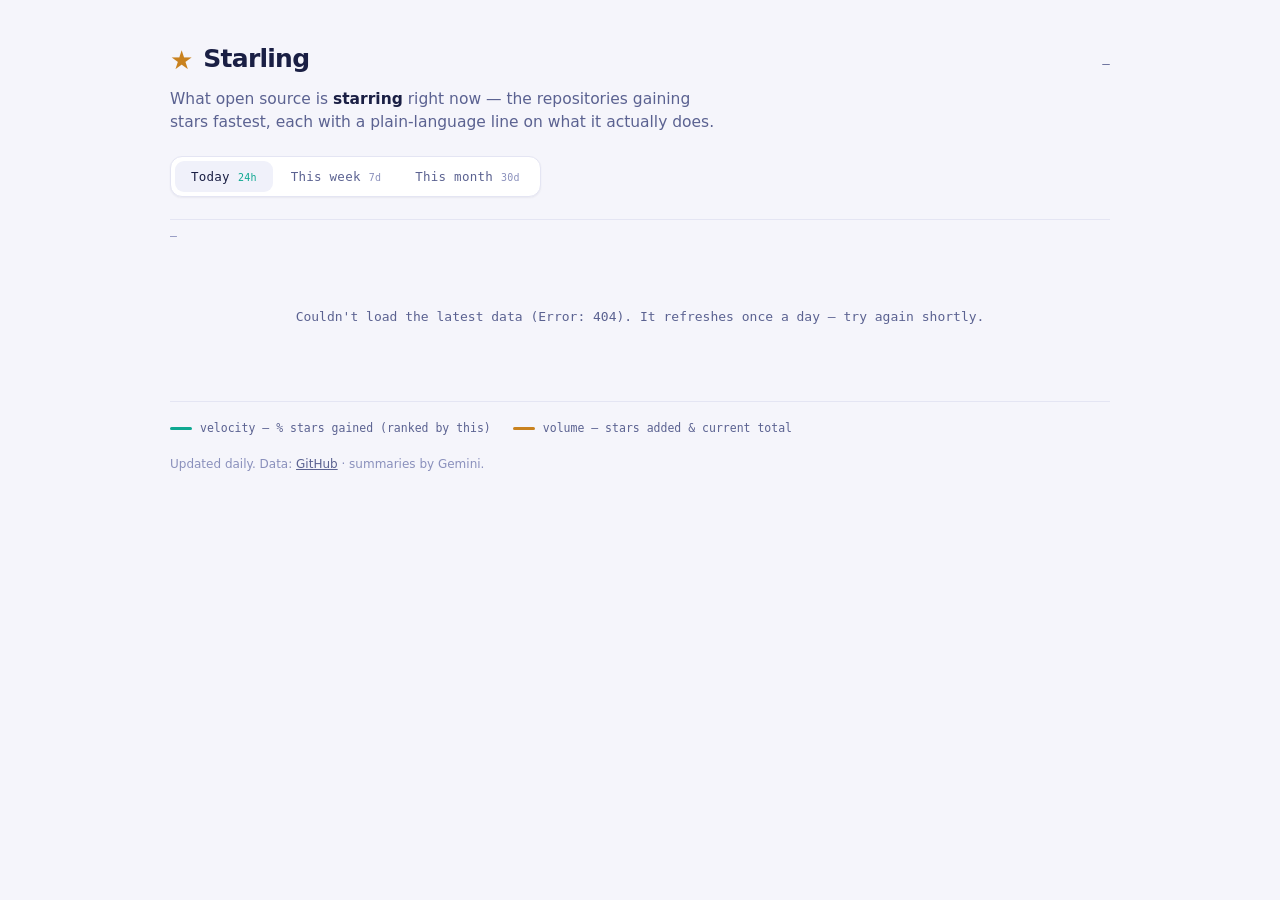
==== site/index.html @ 44ddec27 "Build the trending pipeline: ingest, summaries, site, and ops Add the remaining stages, the website," ====
<!doctype html>
<html lang="en">
<head>
<meta charset="utf-8">
<meta name="viewport" content="width=device-width, initial-scale=1">
<title>Starling — trending GitHub repositories</title>
<style>
  :root {
    --ink: #0E1230; --surface: #161B42; --surface-2: #1F2657; --line: #2B3266;
    --paper: #EDEFFF; --haze: #9BA2D0; --faint: #6B72A6;
    --star: #FFC24B; --signal: #4FE0C0; --hot: #FF7A5C;
    --mono: ui-monospace, "Cascadia Code", "SF Mono", "Segoe UI Mono", Consolas, monospace;
    --sans: system-ui, -apple-system, "Segoe UI", Roboto, Helvetica, Arial, sans-serif;
    --card-shadow: 0 1px 0 rgba(255,255,255,.03), 0 12px 30px -18px rgba(0,0,0,.7);
  }
  @media (prefers-color-scheme: light) {
    :root {
      --ink: #F5F5FB; --surface: #FFFFFF; --surface-2: #F0F1FA; --line: #E4E5F3;
      --paper: #1A1F44; --haze: #5B6291; --faint: #8A90BC;
      --star: #C9821F; --signal: #0FA891; --hot: #E15A3C;
      --card-shadow: 0 1px 2px rgba(26,31,68,.06), 0 14px 34px -22px rgba(26,31,68,.35);
    }
  }
  :root[data-theme="dark"] { color-scheme: dark;
    --ink:#0E1230;--surface:#161B42;--surface-2:#1F2657;--line:#2B3266;--paper:#EDEFFF;--haze:#9BA2D0;--faint:#6B72A6;--star:#FFC24B;--signal:#4FE0C0;--hot:#FF7A5C; }
  :root[data-theme="light"] { color-scheme: light;
    --ink:#F5F5FB;--surface:#FFFFFF;--surface-2:#F0F1FA;--line:#E4E5F3;--paper:#1A1F44;--haze:#5B6291;--faint:#8A90BC;--star:#C9821F;--signal:#0FA891;--hot:#E15A3C; }

  * { box-sizing: border-box; }
  body { margin:0; background:var(--ink); color:var(--paper); font-family:var(--sans); line-height:1.5; -webkit-font-smoothing:antialiased; }
  .wrap { max-width:980px; margin:0 auto; padding:0 20px 80px; }

  .top { display:flex; align-items:baseline; justify-content:space-between; gap:16px; flex-wrap:wrap; padding:40px 0 8px; }
  .mark { display:flex; align-items:center; gap:10px; }
  .mark .glyph { color:var(--star); font-size:26px; line-height:1; transform:translateY(1px); }
  .mark h1 { font-size:25px; margin:0; letter-spacing:-.03em; font-weight:800; }
  .date { font-family:var(--mono); font-size:12.5px; color:var(--haze); letter-spacing:.02em; }
  .thesis { margin:2px 0 22px; color:var(--haze); font-size:15.5px; max-width:60ch; text-wrap:balance; }
  .thesis b { color:var(--paper); font-weight:600; }

  .tabs { display:inline-flex; gap:2px; background:var(--surface); border:1px solid var(--line); border-radius:12px; padding:4px; position:sticky; top:12px; z-index:5; box-shadow:var(--card-shadow); }
  .tab { appearance:none; border:0; background:transparent; color:var(--haze); cursor:pointer; font-family:var(--mono); font-size:12.5px; letter-spacing:.02em; padding:8px 16px; border-radius:9px; display:flex; align-items:baseline; gap:8px; transition:background .18s,color .18s; }
  .tab .n { font-size:10px; color:var(--faint); }
  .tab[aria-selected="true"] { background:var(--surface-2); color:var(--paper); }
  .tab[aria-selected="true"] .n { color:var(--signal); }
  .tab:focus-visible { outline:2px solid var(--signal); outline-offset:2px; }
  .barline { height:1px; background:var(--line); margin:22px 0 8px; }
  .windowmeta { display:flex; justify-content:space-between; align-items:baseline; gap:12px; font-family:var(--mono); font-size:11.5px; color:var(--faint); margin-bottom:14px; letter-spacing:.02em; }

  .board { display:flex; flex-direction:column; gap:10px; }
  .row { display:grid; grid-template-columns:34px 42px 1fr auto; gap:16px; align-items:start; background:var(--surface); border:1px solid var(--line); border-radius:14px; padding:16px 18px; box-shadow:var(--card-shadow); transition:transform .18s,border-color .18s; }
  .row:hover { transform:translateY(-2px); border-color:color-mix(in srgb, var(--signal) 40%, var(--line)); }
  .row.lead { grid-template-columns:34px 52px 1fr auto; padding:22px 20px; border-color:color-mix(in srgb, var(--hot) 45%, var(--line)); background:linear-gradient(180deg, color-mix(in srgb, var(--hot) 7%, var(--surface)), var(--surface)); }

  .rank { font-family:var(--mono); font-size:15px; color:var(--faint); padding-top:4px; font-variant-numeric:tabular-nums; }
  .row.lead .rank { color:var(--hot); font-size:17px; }

  .avatar { position:relative; width:42px; height:42px; border-radius:11px; display:grid; place-items:center; overflow:hidden; font-family:var(--mono); font-weight:700; font-size:16px; color:var(--paper); background:var(--surface-2); border:1.5px solid var(--lang, var(--line)); }
  .row.lead .avatar { width:52px; height:52px; font-size:20px; }
  .avatar img { position:absolute; inset:0; width:100%; height:100%; object-fit:cover; }

  .meta { min-width:0; }
  .namerow { display:flex; align-items:baseline; gap:7px; flex-wrap:wrap; }
  .namerow a { text-decoration:none; }
  .owner { color:var(--haze); font-size:14.5px; } .slash { color:var(--faint); }
  .name { color:var(--paper); font-weight:700; font-size:16.5px; letter-spacing:-.01em; }
  .namerow a:hover .name { color:var(--signal); }
  .row.lead .name { font-size:19px; }
  .summary { color:var(--haze); font-size:13.7px; margin:7px 0 10px; max-width:62ch; }
  .summary.fallback { color:var(--faint); font-style:italic; }
  .chips { display:flex; align-items:center; gap:8px; flex-wrap:wrap; }
  .lang { display:inline-flex; align-items:center; gap:6px; font-family:var(--mono); font-size:11.5px; color:var(--haze); }
  .dot { width:9px; height:9px; border-radius:50%; background:var(--lang, var(--faint)); }
  .topic { font-family:var(--mono); font-size:10.5px; color:var(--faint); border:1px solid var(--line); border-radius:6px; padding:2px 7px; }

  .mom { display:grid; grid-template-columns:auto 120px; gap:4px 18px; align-items:center; justify-items:end; }
  .pct { grid-column:1; font-family:var(--mono); font-weight:700; font-size:24px; color:var(--signal); letter-spacing:-.02em; font-variant-numeric:tabular-nums; line-height:1; }
  .row.lead .pct { font-size:30px; }
  .spark { grid-column:2; grid-row:1 / span 2; }
  .substat { grid-column:1; display:flex; align-items:baseline; gap:12px; font-family:var(--mono); font-size:12px; font-variant-numeric:tabular-nums; }
  .stars { color:var(--star); } .stars .s { opacity:.85; }
  .gain { color:var(--star); opacity:.82; }
  .span { color:var(--faint); font-size:10.5px; }

  svg.trend { display:block; overflow:visible; }
  svg.trend path.area { opacity:.18; }
  svg.trend path.line { fill:none; stroke:var(--signal); stroke-width:2; stroke-linecap:round; stroke-linejoin:round; }
  svg.trend circle.end { fill:var(--signal); } svg.trend circle.halo { fill:var(--signal); opacity:.22; }

  .legend { display:flex; gap:22px; flex-wrap:wrap; margin-top:26px; padding-top:18px; border-top:1px solid var(--line); font-family:var(--mono); font-size:11.5px; color:var(--haze); }
  .legend .k { display:inline-flex; align-items:center; gap:8px; } .legend .sw { width:22px; height:3px; border-radius:2px; }
  .foot { margin-top:18px; color:var(--faint); font-size:12px; } .foot a { color:var(--haze); }
  .state { padding:48px 8px; text-align:center; color:var(--haze); font-family:var(--mono); font-size:13px; }

  @media (max-width:680px) {
    .row, .row.lead { grid-template-columns:26px 40px 1fr; }
    .mom { grid-column:1 / -1; grid-template-columns:1fr auto; justify-items:start; margin-top:10px; padding-top:10px; border-top:1px dashed var(--line); }
    .pct { grid-column:1; } .spark { grid-column:2; grid-row:1 / span 2; } .substat { grid-column:1; }
  }
  .row { opacity:0; transform:translateY(8px); }
  .row.in { opacity:1; transform:translateY(0); transition:opacity .4s ease, transform .4s ease; }
  .row:hover.in { transform:translateY(-2px); }
  svg.trend path.line { stroke-dasharray:var(--len); stroke-dashoffset:var(--len); }
  .row.in svg.trend path.line { animation:draw .9s ease forwards; }
  @keyframes draw { to { stroke-dashoffset:0; } }
  @media (prefers-reduced-motion:reduce) {
    .row, .row.in { opacity:1; transform:none; transition:none; }
    svg.trend path.line { stroke-dashoffset:0; animation:none; }
  }
</style>
</head>
<body>
<div class="wrap">
  <header>
    <div class="top">
      <div class="mark"><span class="glyph">★</span><h1>Starling</h1></div>
      <div class="date" id="date">—</div>
    </div>
    <p class="thesis">What open source is <b>starring</b> right now — the repositories gaining stars fastest, each with a plain-language line on what it actually does.</p>
    <div class="tabs" role="tablist" aria-label="Trend window">
      <button class="tab" role="tab" aria-selected="true"  data-win="day">Today <span class="n">24h</span></button>
      <button class="tab" role="tab" aria-selected="false" data-win="week">This week <span class="n">7d</span></button>
      <button class="tab" role="tab" aria-selected="false" data-win="month">This month <span class="n">30d</span></button>
    </div>
    <div class="barline"></div>
    <div class="windowmeta"><span id="wlabel">—</span><span id="wcount"></span></div>
  </header>
  <main class="board" id="board" aria-live="polite"><div class="state">Loading trending repositories…</div></main>
  <div class="legend">
    <span class="k"><span class="sw" style="background:var(--signal)"></span> velocity — % stars gained (ranked by this)</span>
    <span class="k"><span class="sw" style="background:var(--star)"></span> volume — stars added &amp; current total</span>
  </div>
  <p class="foot" id="foot">Updated daily. Data: <a id="ghlink" href="https://github.com" rel="noopener">GitHub</a> · summaries by Gemini.</p>
</div>

<script>
  const LANG = { Rust:"#dea584", TypeScript:"#3178c6", Go:"#00ADD8", Python:"#3572A5", JavaScript:"#f1e05a",
    Zig:"#ec915c", C:"#8a8a8a", "C++":"#f34b7d", "C#":"#178600", CSS:"#563d7c", Shell:"#89e051",
    Swift:"#F05138", Java:"#b07219", Ruby:"#701516", Kotlin:"#A97BFF", HTML:"#e34c26" };
  const WLABEL = { day:"vs. yesterday", week:"vs. 7 days ago", month:"vs. 30 days ago" };
  const board = document.getElementById("board");
  let DATA = null, current = "day";

  const fmt = n => n.toLocaleString("en-US");
  const initials = (o,n) => (n[0]+(n[1]||"")).toUpperCase();

  function sparkSVG(pts){
    if (!pts || pts.length < 2) return `<span class="span">new</span>`;
    const W=120,H=36,pad=3, max=Math.max(...pts), min=Math.min(...pts), rng=(max-min)||1;
    const x=i=>pad+(i/(pts.length-1))*(W-2*pad), y=v=>H-pad-((v-min)/rng)*(H-2*pad);
    let d="M"+x(0)+" "+y(pts[0]); for(let i=1;i<pts.length;i++) d+=" L"+x(i)+" "+y(pts[i]);
    const area=d+` L${x(pts.length-1)} ${H} L${x(0)} ${H} Z`, len=Math.round((W-2*pad)*1.25);
    const ex=x(pts.length-1), ey=y(pts[pts.length-1]);
    return `<svg class="trend" width="${W}" height="${H}" viewBox="0 0 ${W} ${H}" style="--len:${len}" aria-hidden="true">
      <path class="area" d="${area}" fill="var(--signal)"></path><path class="line" d="${d}"></path>
      <circle class="halo" cx="${ex}" cy="${ey}" r="4.5"></circle><circle class="end" cx="${ex}" cy="${ey}" r="2.4"></circle></svg>`;
  }
  const esc = s => (s||"").replace(/[&<>"]/g, c => ({"&":"&amp;","<":"&lt;",">":"&gt;",'"':"&quot;"}[c]));

  function render(win){
    const w = DATA.windows[win];
    document.getElementById("wlabel").textContent = WLABEL[win];
    document.getElementById("wcount").textContent = w.count ? `top ${w.count} · since ${w.boundary_date}` : "";
    board.innerHTML = "";
    if (!w.repos.length){ board.innerHTML = `<div class="state">No repositories cleared the ${win} threshold today — check back tomorrow.</div>`; return; }
    w.repos.forEach((r, idx) => {
      const lc = LANG[r.language] || "var(--faint)";
      const el = document.createElement("article");
      el.className = "row" + (idx===0 ? " lead":"");
      el.style.setProperty("--lang", lc);
      const topics = (r.topics||[]).slice(0,3).map(t=>`<span class="topic">${esc(t)}</span>`).join("");
      const spanNote = r.elapsed_days>1 ? `<span class="span">${r.elapsed_days}d span</span>` : "";
      const body = r.summary ? `<p class="summary">${esc(r.summary)}</p>`
                             : `<p class="summary fallback">${esc(r.description) || "Summary pending."}</p>`;
      el.innerHTML = `
        <div class="rank">${String(idx+1).padStart(2,"0")}</div>
        <div class="avatar"><img src="${esc(r.avatar_url)}" alt="" loading="lazy" onerror="this.remove()"><span>${esc(initials(r.owner,r.name))}</span></div>
        <div class="meta">
          <div class="namerow"><a href="${esc(r.html_url)}" rel="noopener"><span class="owner">${esc(r.owner)}</span><span class="slash">/</span><span class="name">${esc(r.name)}</span></a></div>
          ${body}
          <div class="chips"><span class="lang"><span class="dot"></span>${esc(r.language)||"—"}</span>${topics}</div>
        </div>
        <div class="mom">
          <div class="pct">+${(r.pct_gain*100).toFixed(r.pct_gain<0.1?1:0)}%</div>
          ${sparkSVG(r.spark)}
          <div class="substat"><span class="gain">+${fmt(r.abs_gain)}</span><span class="stars"><span class="s">★</span> ${fmt(r.stars)}</span>${spanNote}</div>
        </div>`;
      board.appendChild(el);
      requestAnimationFrame(()=> setTimeout(()=> el.classList.add("in"), Math.min(idx,20)*45));
    });
  }

  document.querySelectorAll(".tab").forEach(t => t.addEventListener("click", () => {
    if (t.dataset.win===current || !DATA) return;
    document.querySelectorAll(".tab").forEach(x => x.setAttribute("aria-selected", x===t));
    current = t.dataset.win; render(current);
  }));

  fetch("./data/latest.json", {cache:"no-cache"}).then(r => {
    if (!r.ok) throw new Error(r.status);
    return r.json();
  }).then(d => {
    DATA = d;
    const gen = new Date(d.generated_at);
    document.getElementById("date").textContent = gen.toLocaleDateString("en-US",{weekday:"long",year:"numeric",month:"long",day:"numeric"});
    render(current);
  }).catch(err => {
    board.innerHTML = `<div class="state">Couldn't load the latest data (${esc(String(err))}). It refreshes once a day — try again shortly.</div>`;
  });
</script>
</body>
</html>
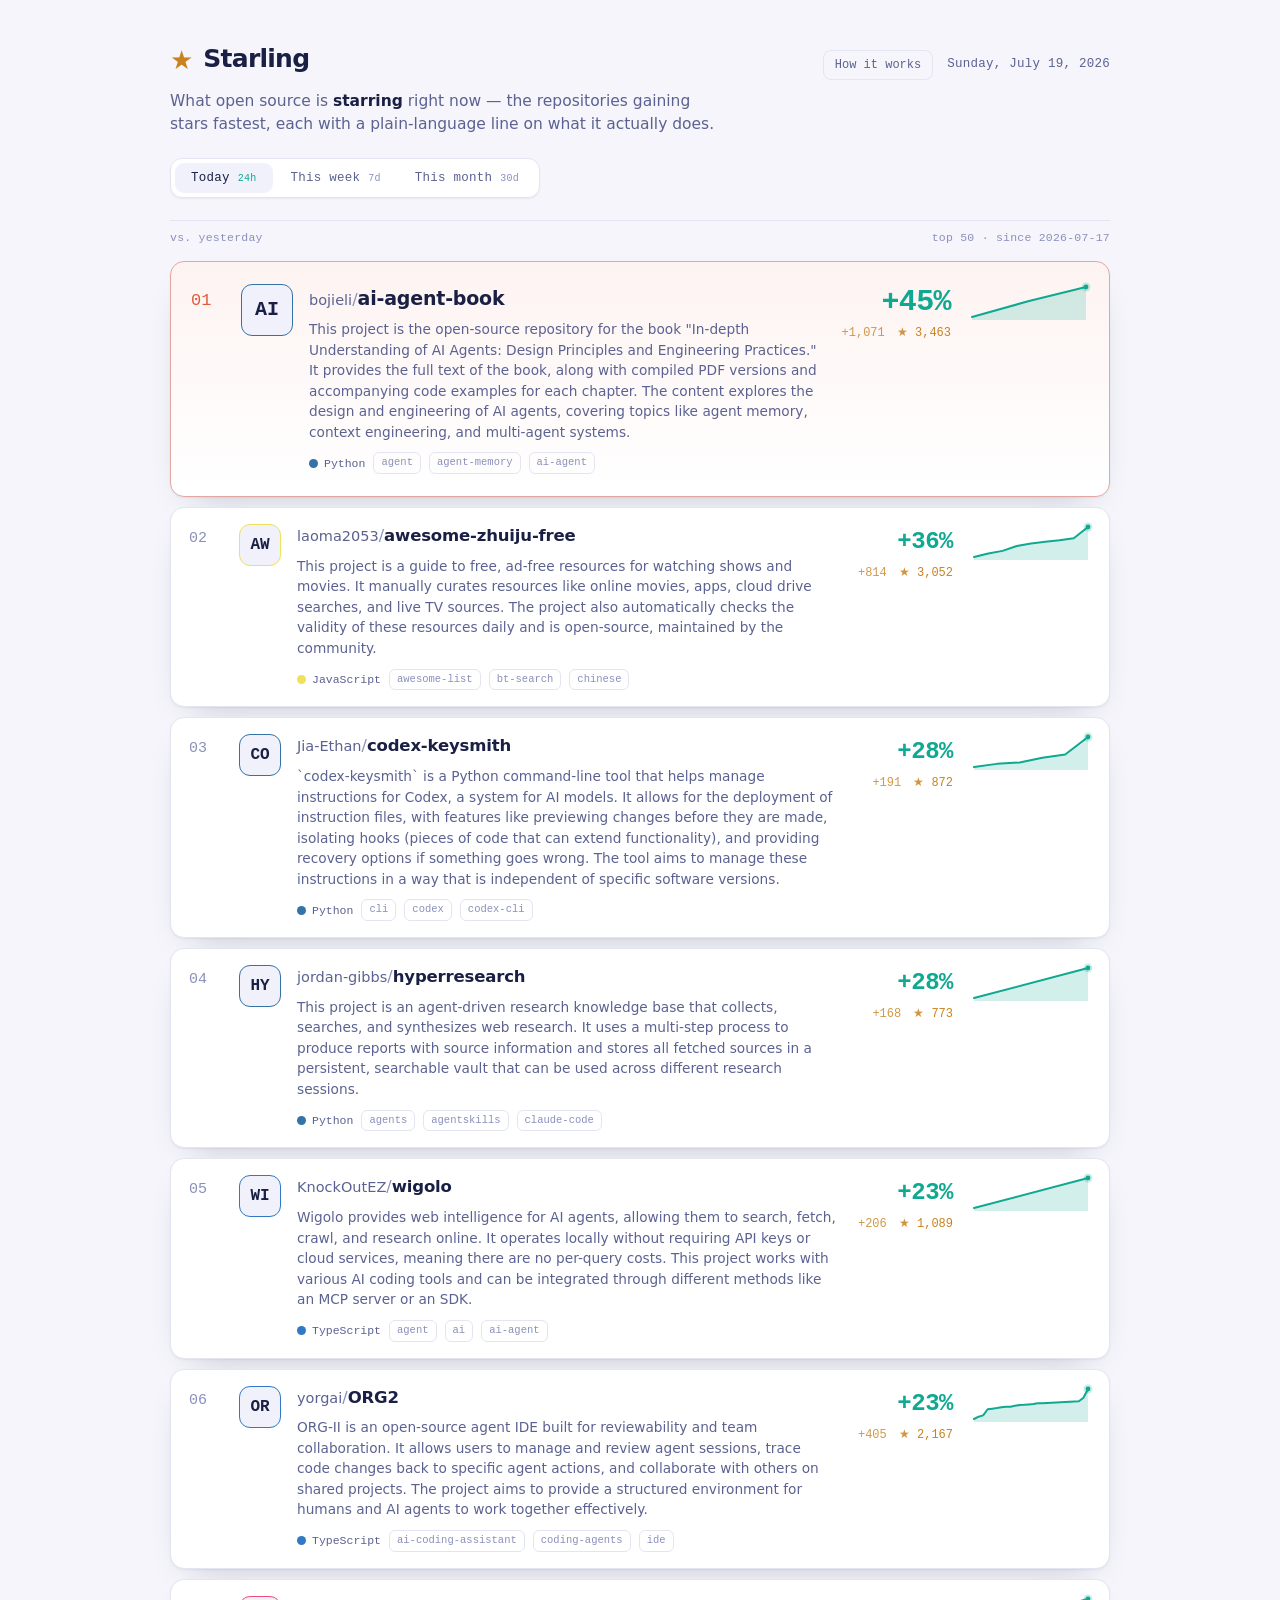
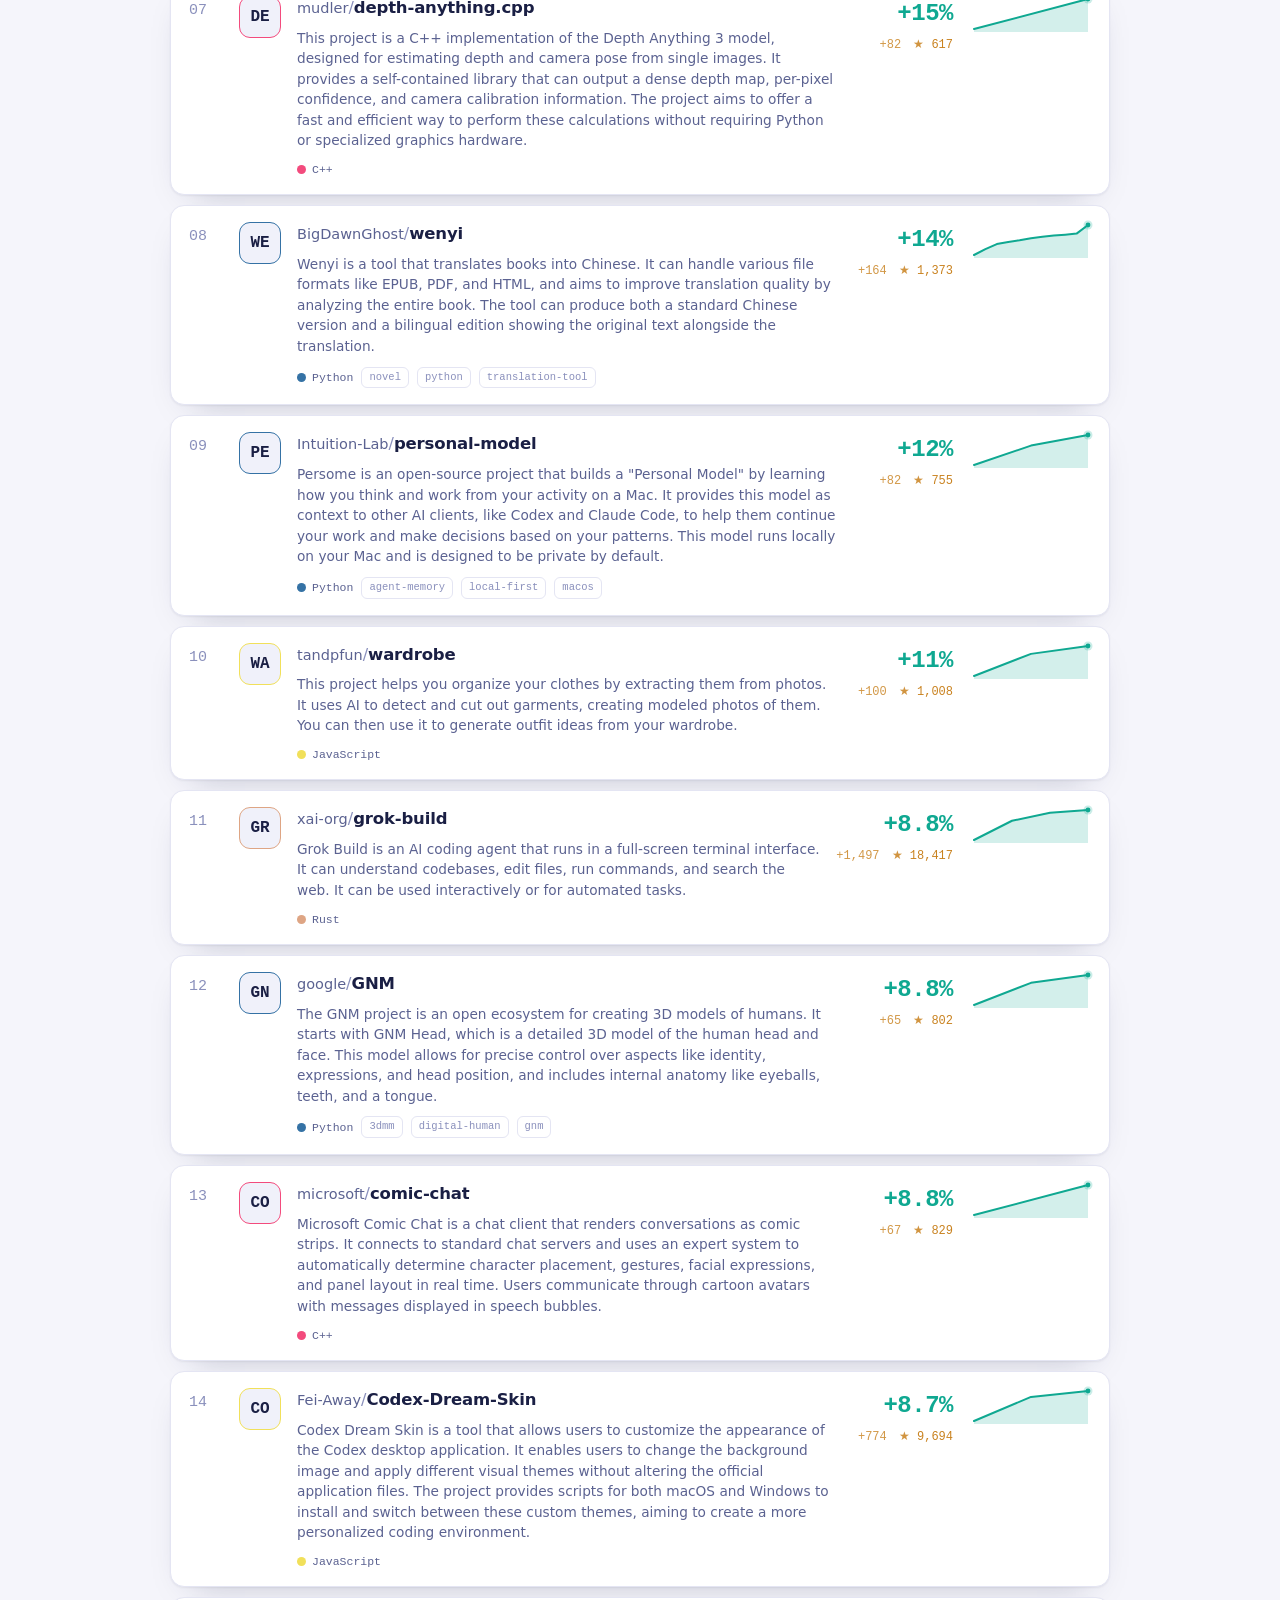
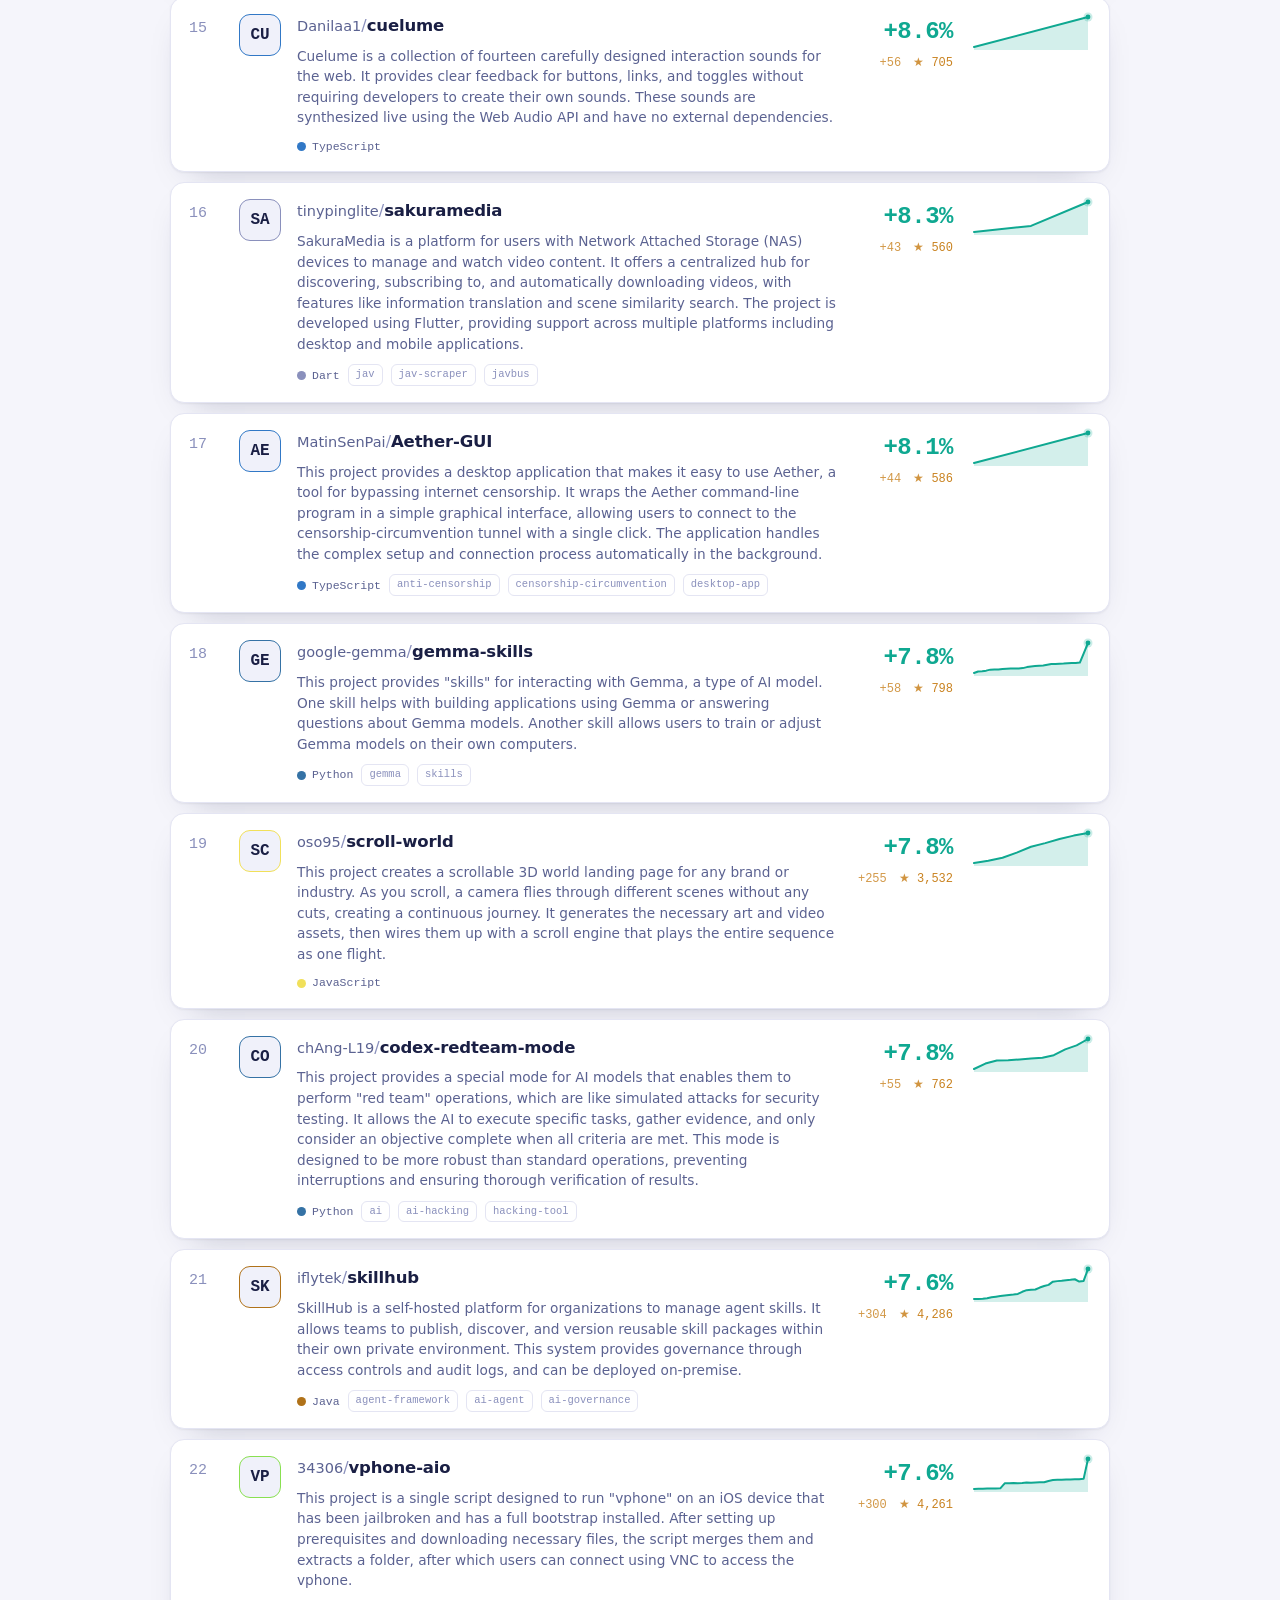
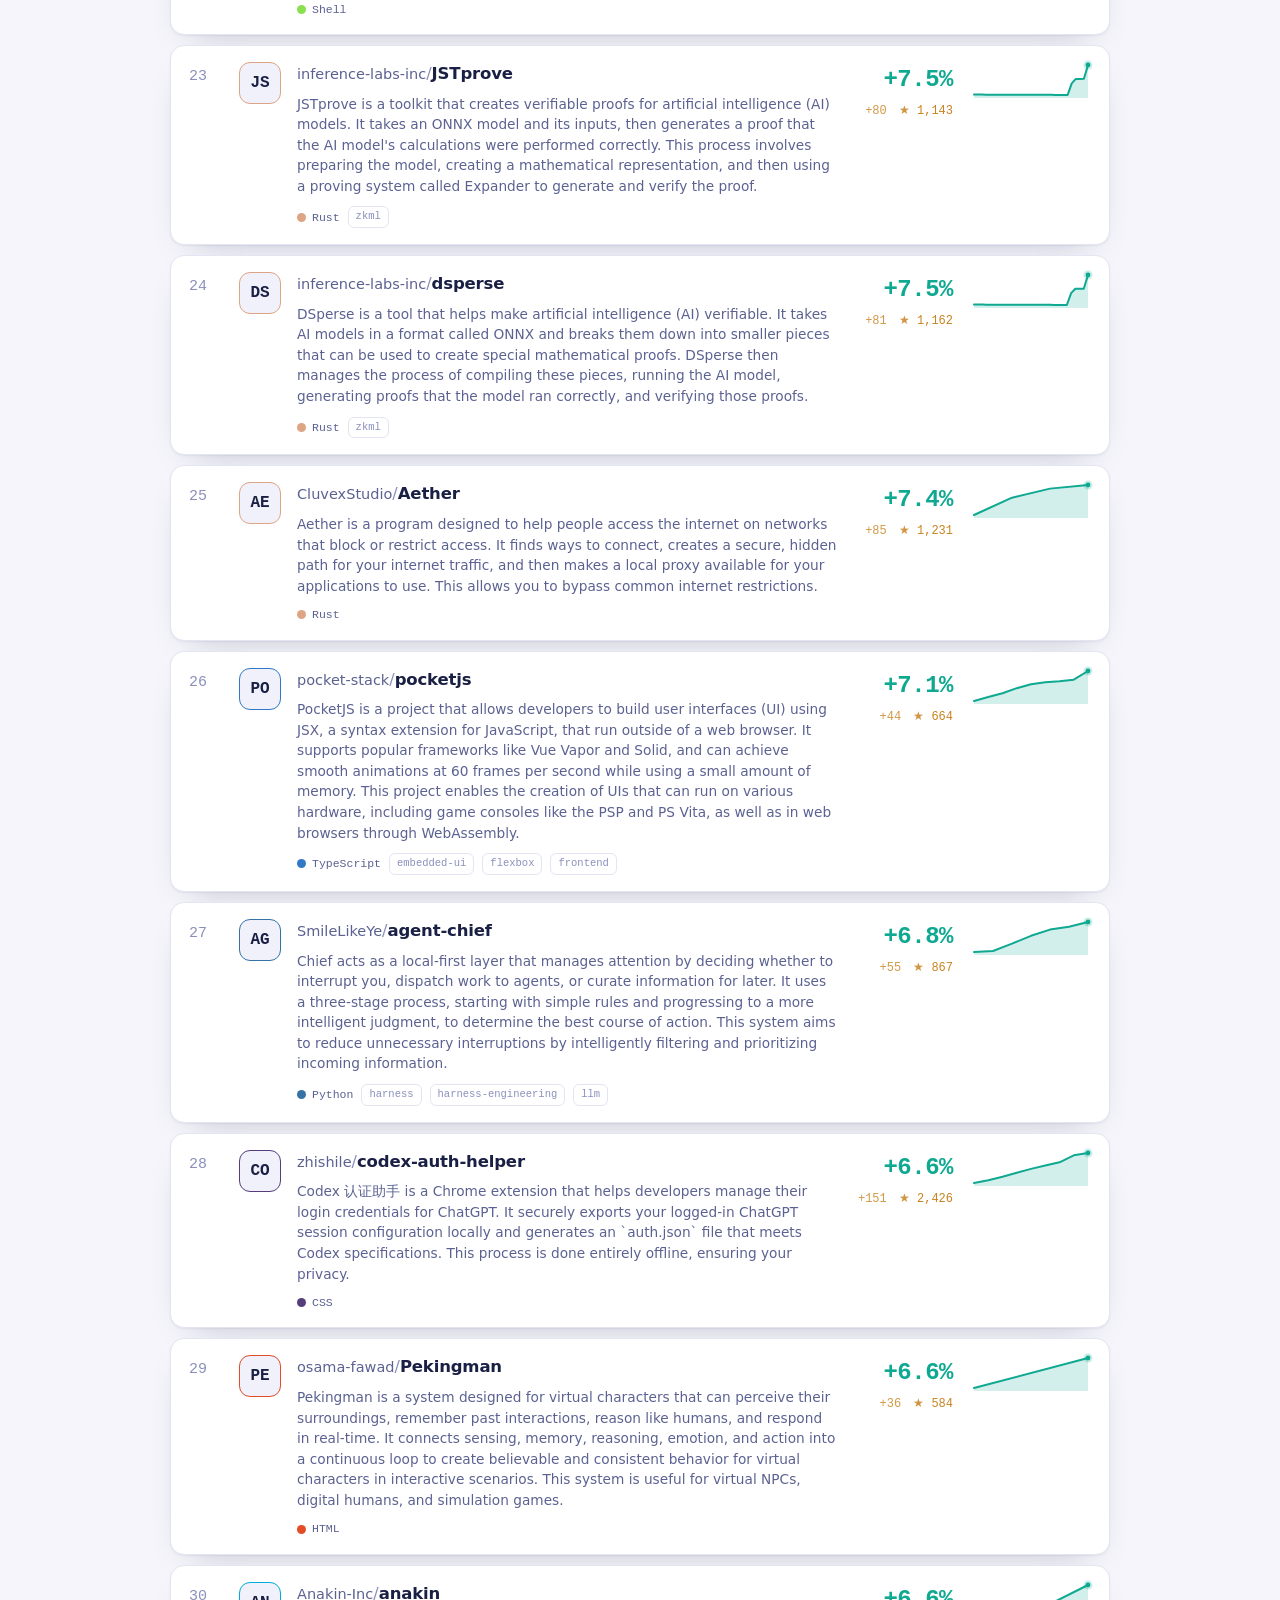
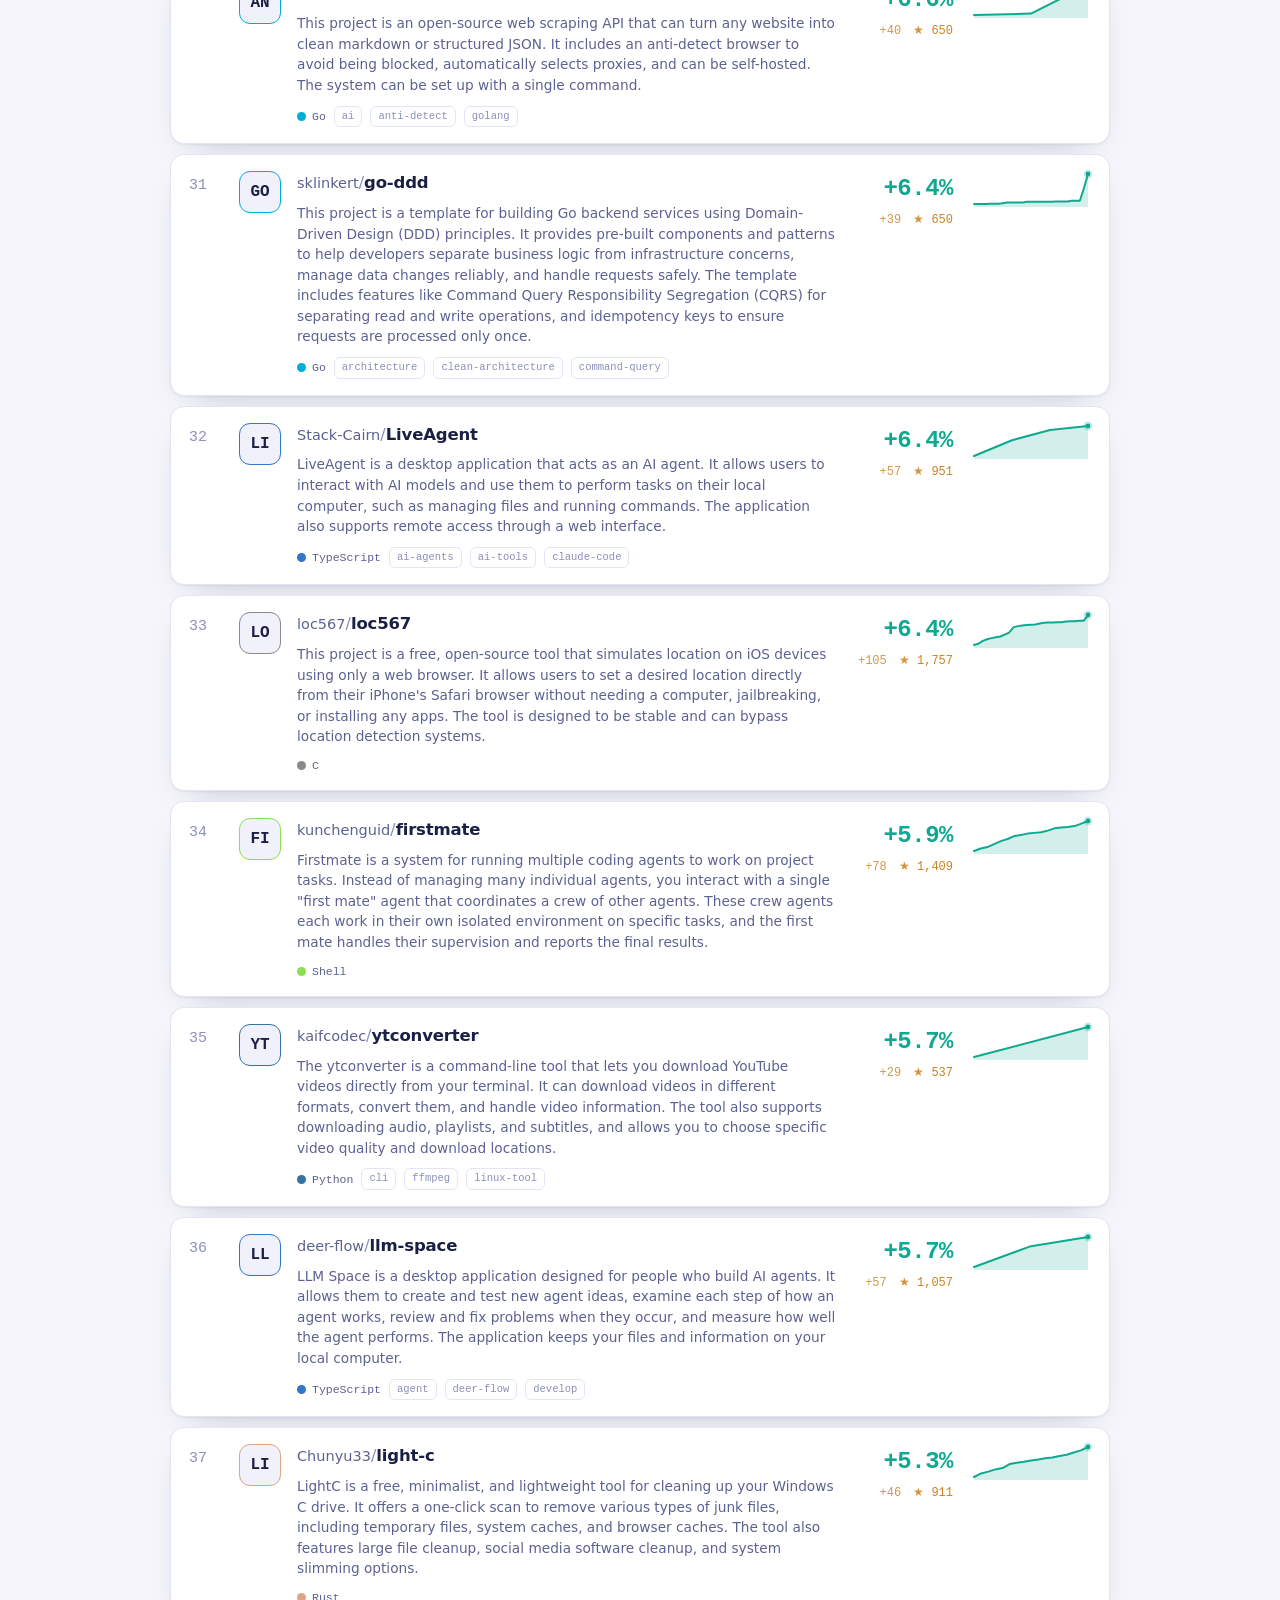
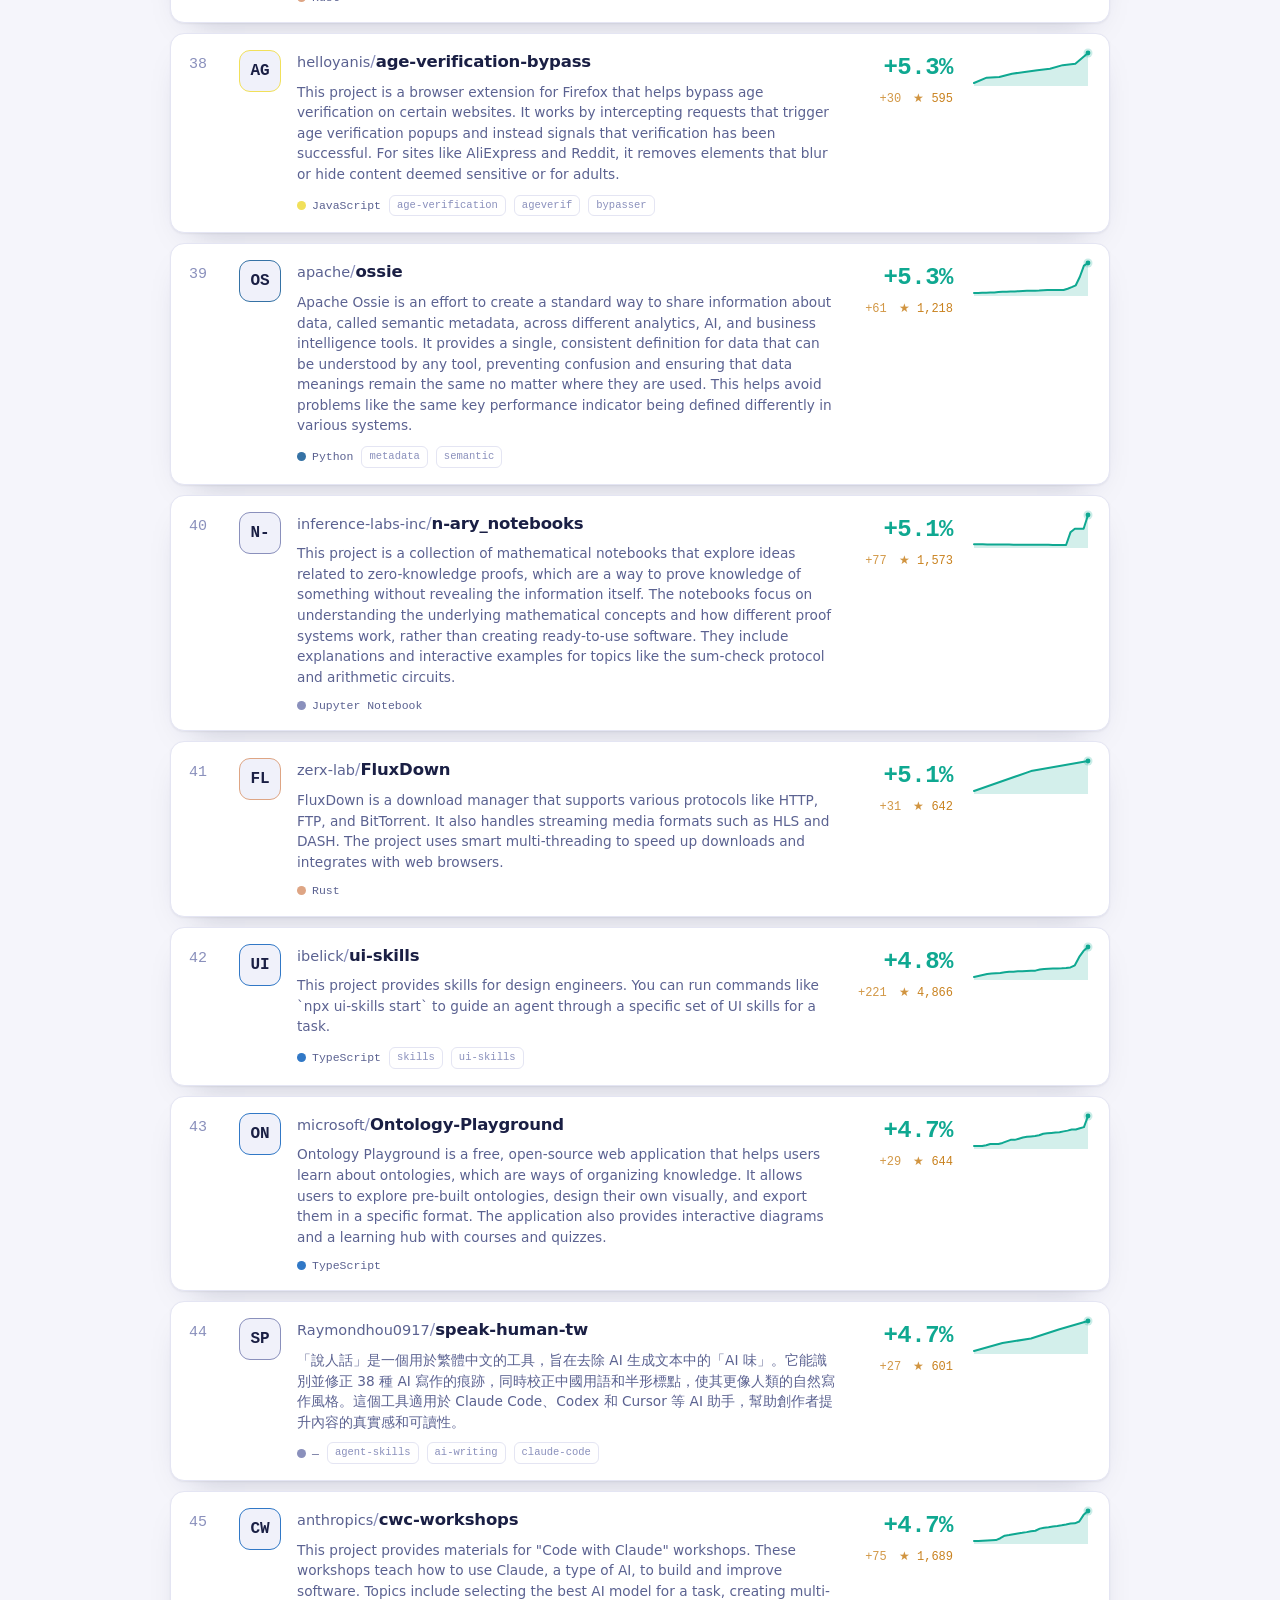
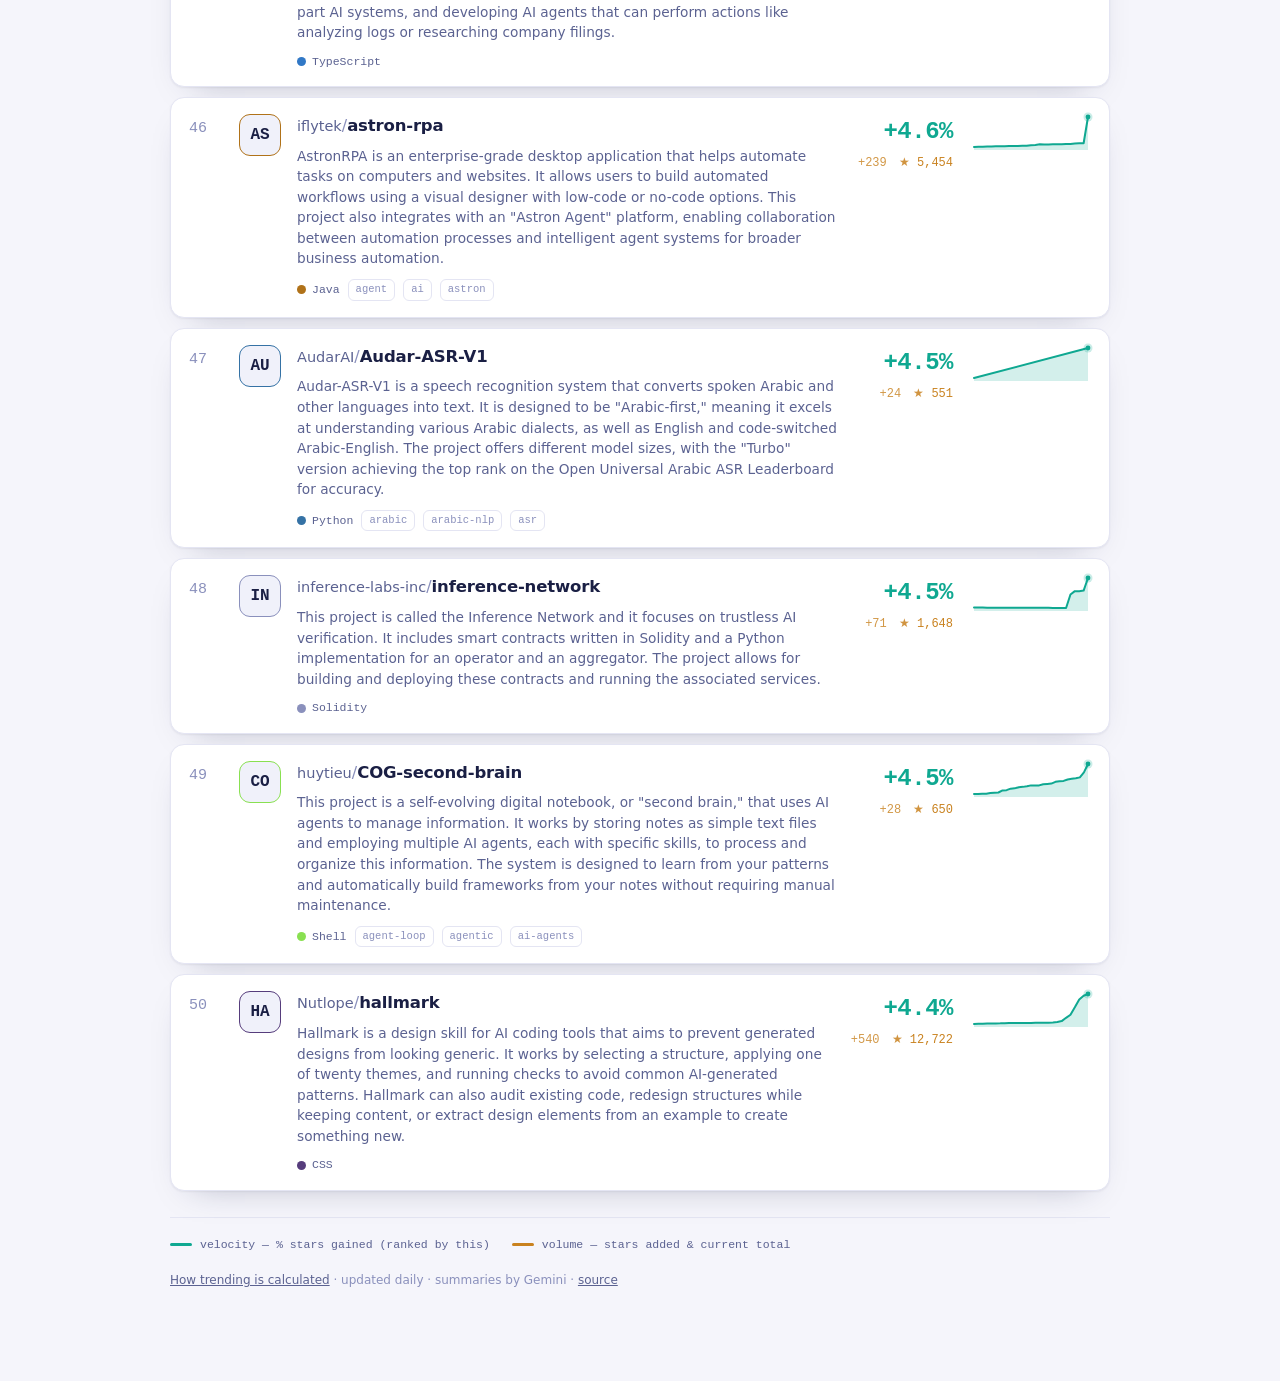
==== commit 916364ae: "Add an About page explaining the trending math - site/about.html: full walkthrough of the trending c" ====
--- a/site/index.html
+++ b/site/index.html
@@ -35,6 +35,9 @@
   .mark .glyph { color:var(--star); font-size:26px; line-height:1; transform:translateY(1px); }
   .mark h1 { font-size:25px; margin:0; letter-spacing:-.03em; font-weight:800; }
   .date { font-family:var(--mono); font-size:12.5px; color:var(--haze); letter-spacing:.02em; }
+  .topright { display:flex; align-items:center; gap:14px; }
+  .about { font-family:var(--mono); font-size:12px; color:var(--haze); text-decoration:none; padding:5px 11px; border:1px solid var(--line); border-radius:8px; white-space:nowrap; }
+  .about:hover { color:var(--signal); border-color:color-mix(in srgb, var(--signal) 40%, var(--line)); }
   .thesis { margin:2px 0 22px; color:var(--haze); font-size:15.5px; max-width:60ch; text-wrap:balance; }
   .thesis b { color:var(--paper); font-weight:600; }
 
@@ -114,7 +117,7 @@
   <header>
     <div class="top">
       <div class="mark"><span class="glyph">★</span><h1>Starling</h1></div>
-      <div class="date" id="date">—</div>
+      <div class="topright"><a class="about" href="about.html">How it works</a><span class="date" id="date">—</span></div>
     </div>
     <p class="thesis">What open source is <b>starring</b> right now — the repositories gaining stars fastest, each with a plain-language line on what it actually does.</p>
     <div class="tabs" role="tablist" aria-label="Trend window">
@@ -130,7 +133,7 @@
     <span class="k"><span class="sw" style="background:var(--signal)"></span> velocity — % stars gained (ranked by this)</span>
     <span class="k"><span class="sw" style="background:var(--star)"></span> volume — stars added &amp; current total</span>
   </div>
-  <p class="foot" id="foot">Updated daily. Data: <a id="ghlink" href="https://github.com" rel="noopener">GitHub</a> · summaries by Gemini.</p>
+  <p class="foot" id="foot"><a href="about.html">How trending is calculated</a> · updated daily · summaries by Gemini · <a href="https://github.com/AndrewGodlewsky/Github-Trending" rel="noopener">source</a></p>
 </div>
 
 <script>
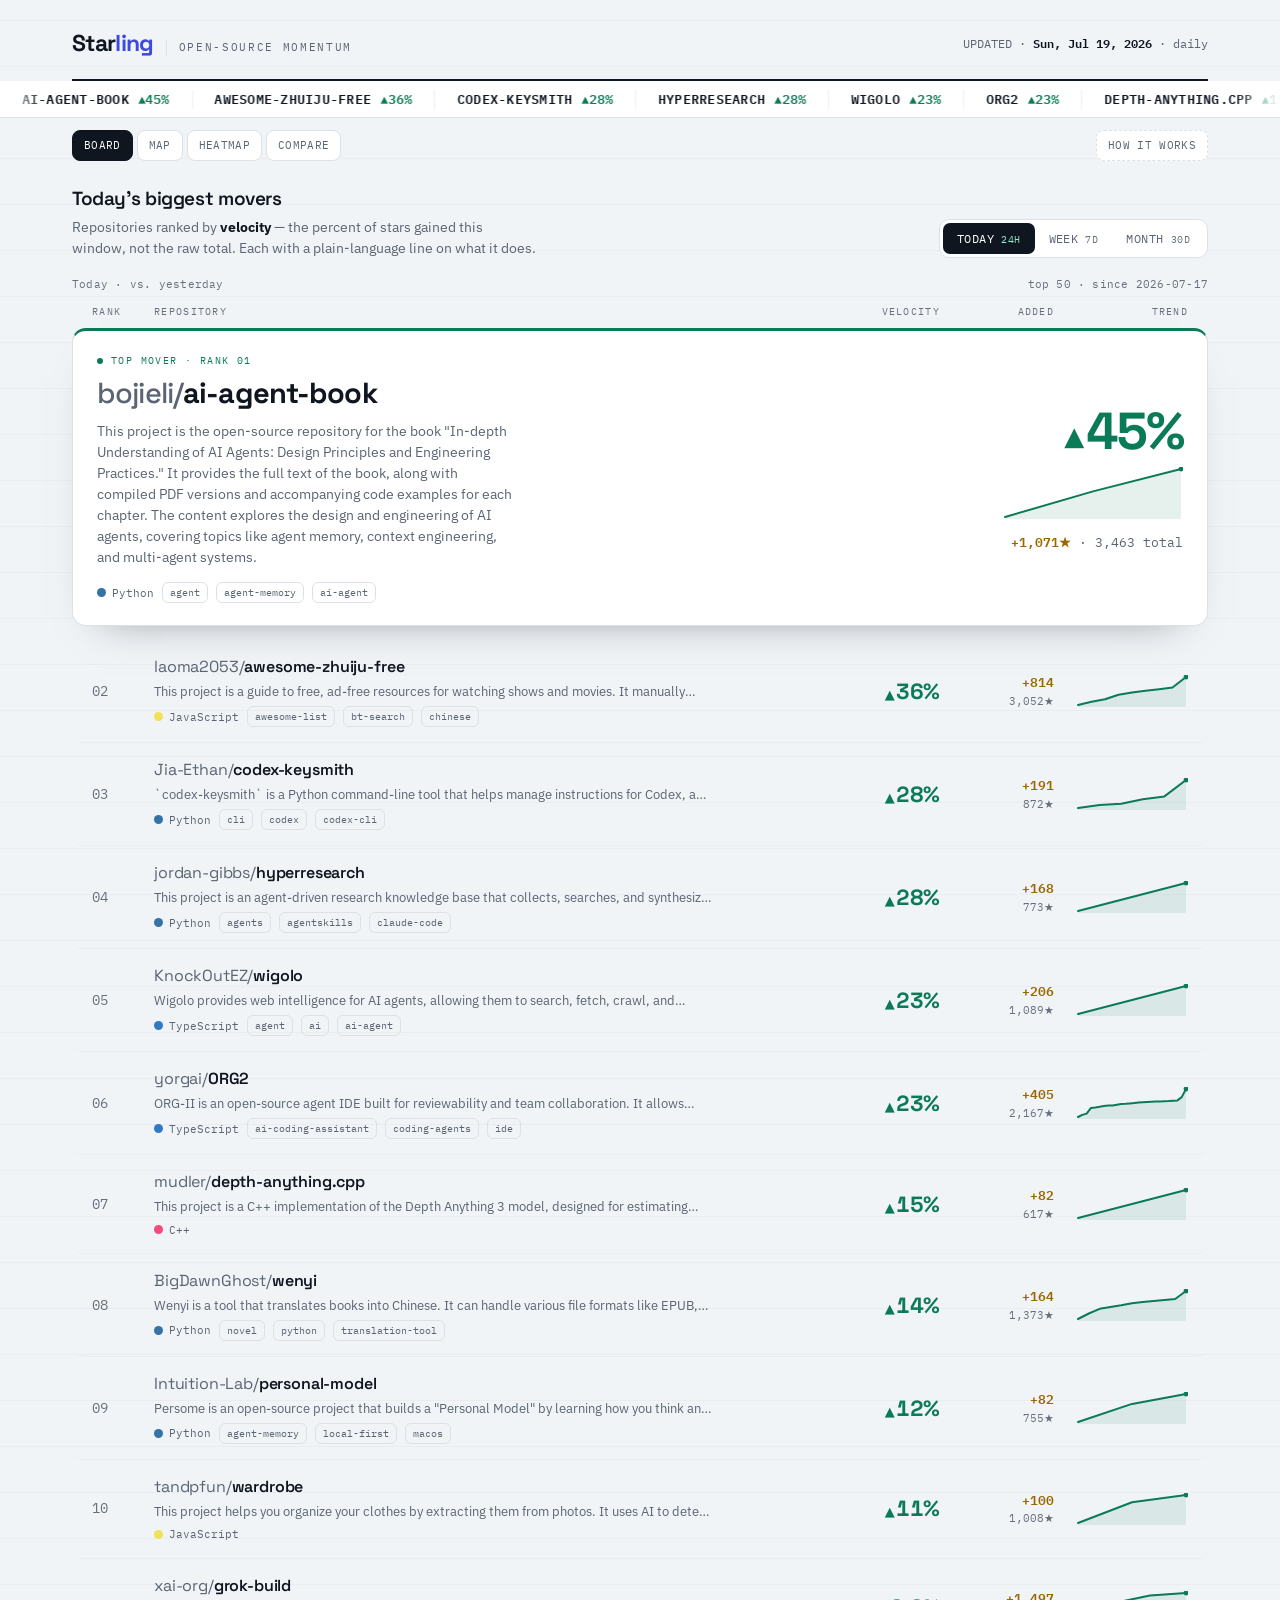
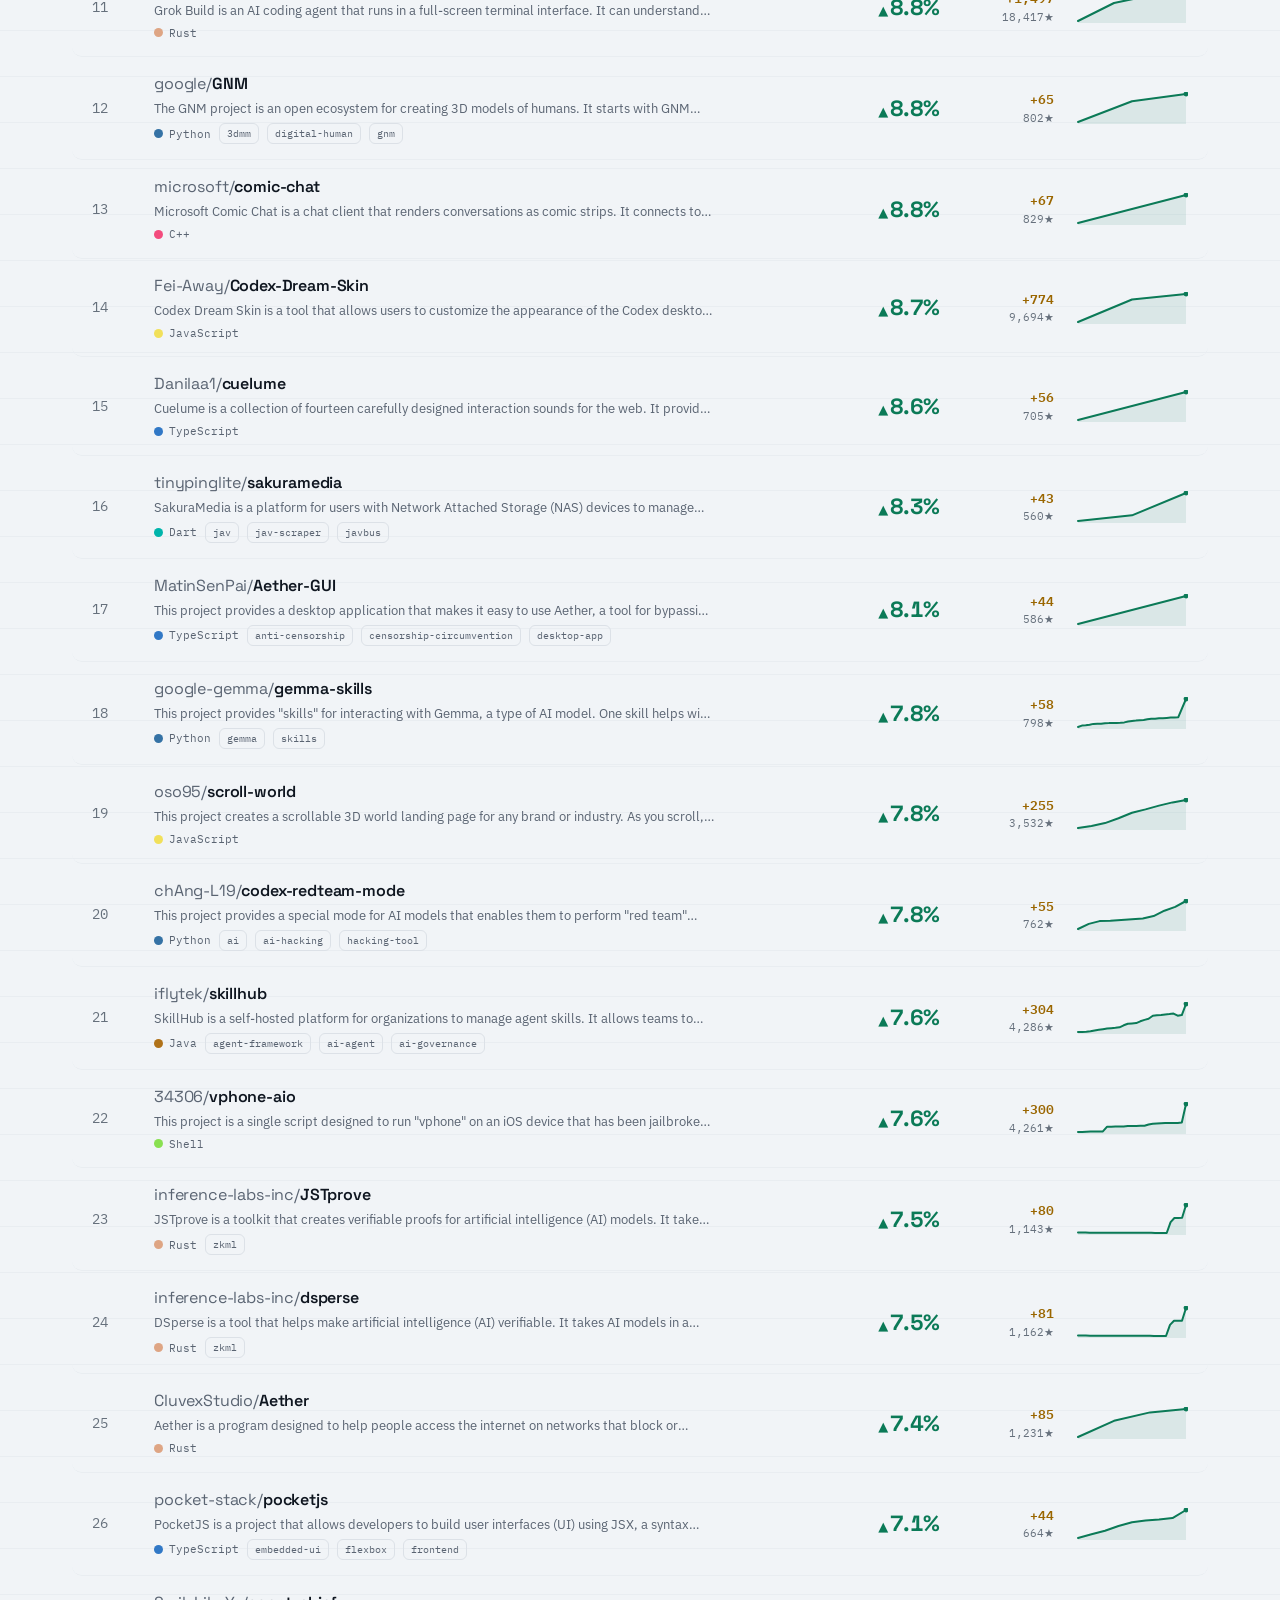
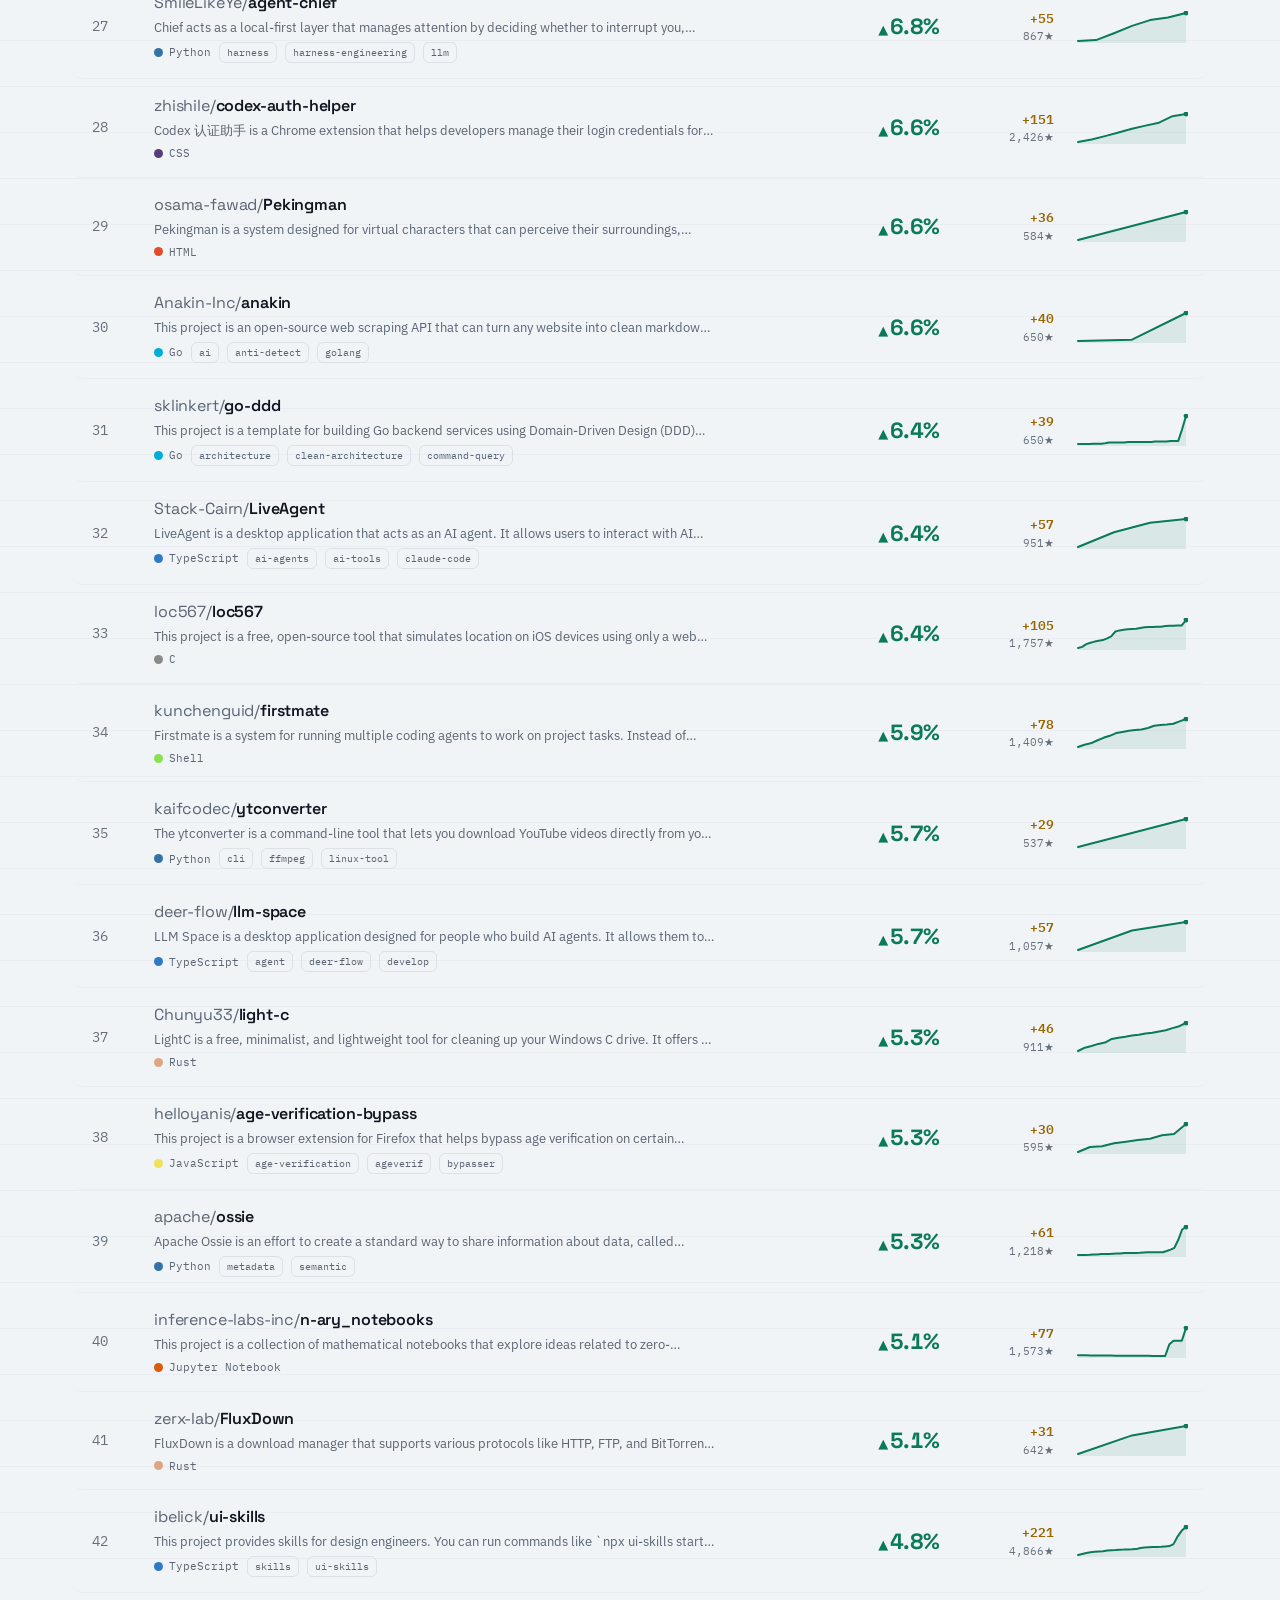
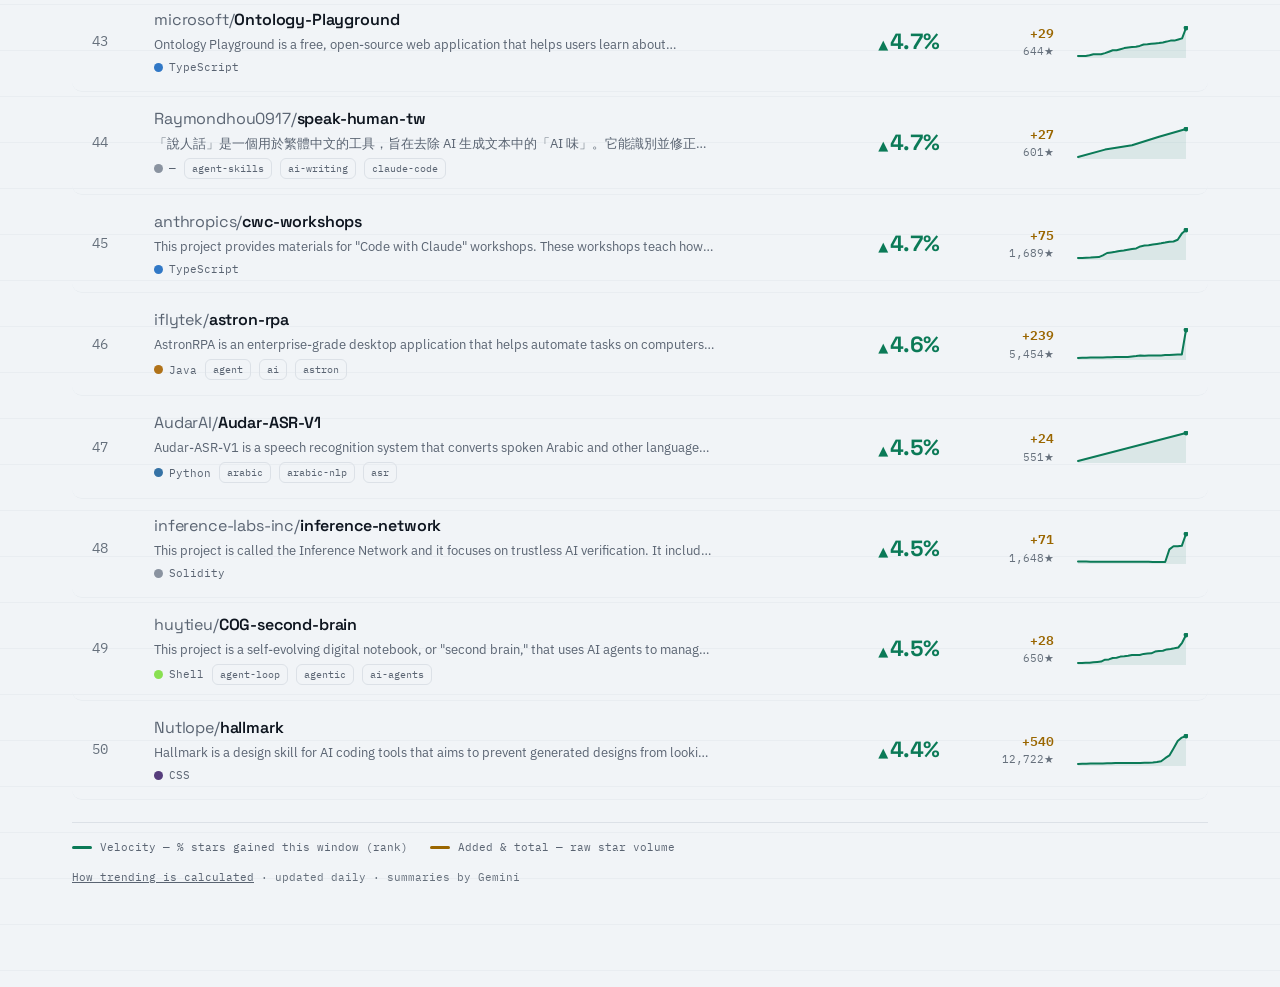
==== commit ae07c4e5: "Updated website Rebuild the site as a light market-terminal: Board (ranked movers with sparklines), " ====
--- a/site/index.html
+++ b/site/index.html
@@ -4,212 +4,163 @@
 <meta charset="utf-8">
 <meta name="viewport" content="width=device-width, initial-scale=1">
 <title>Starling — trending GitHub repositories</title>
+<link rel="icon" href="data:image/svg+xml,%3Csvg xmlns='http://www.w3.org/2000/svg' viewBox='0 0 16 16'%3E%3Cpath fill='%233B49DF' d='M8 1l2.1 4.3 4.7.7-3.4 3.3.8 4.7L8 11.8 3.8 14l.8-4.7L1.2 6l4.7-.7z'/%3E%3C/svg%3E">
+<meta name="description" content="Open-source momentum — the GitHub repositories gaining stars fastest, each with a plain-language line on what it does.">
+<link rel="preconnect" href="https://fonts.googleapis.com">
+<link rel="preconnect" href="https://fonts.gstatic.com" crossorigin>
+<link href="https://fonts.googleapis.com/css2?family=Space+Grotesk:wght@400;500;600;700&family=IBM+Plex+Mono:wght@400;500;600&family=IBM+Plex+Sans:wght@400;500;600&display=swap" rel="stylesheet">
+<link rel="stylesheet" href="assets/theme.css">
 <style>
-  :root {
-    --ink: #0E1230; --surface: #161B42; --surface-2: #1F2657; --line: #2B3266;
-    --paper: #EDEFFF; --haze: #9BA2D0; --faint: #6B72A6;
-    --star: #FFC24B; --signal: #4FE0C0; --hot: #FF7A5C;
-    --mono: ui-monospace, "Cascadia Code", "SF Mono", "Segoe UI Mono", Consolas, monospace;
-    --sans: system-ui, -apple-system, "Segoe UI", Roboto, Helvetica, Arial, sans-serif;
-    --card-shadow: 0 1px 0 rgba(255,255,255,.03), 0 12px 30px -18px rgba(0,0,0,.7);
-  }
-  @media (prefers-color-scheme: light) {
-    :root {
-      --ink: #F5F5FB; --surface: #FFFFFF; --surface-2: #F0F1FA; --line: #E4E5F3;
-      --paper: #1A1F44; --haze: #5B6291; --faint: #8A90BC;
-      --star: #C9821F; --signal: #0FA891; --hot: #E15A3C;
-      --card-shadow: 0 1px 2px rgba(26,31,68,.06), 0 14px 34px -22px rgba(26,31,68,.35);
-    }
-  }
-  :root[data-theme="dark"] { color-scheme: dark;
-    --ink:#0E1230;--surface:#161B42;--surface-2:#1F2657;--line:#2B3266;--paper:#EDEFFF;--haze:#9BA2D0;--faint:#6B72A6;--star:#FFC24B;--signal:#4FE0C0;--hot:#FF7A5C; }
-  :root[data-theme="light"] { color-scheme: light;
-    --ink:#F5F5FB;--surface:#FFFFFF;--surface-2:#F0F1FA;--line:#E4E5F3;--paper:#1A1F44;--haze:#5B6291;--faint:#8A90BC;--star:#C9821F;--signal:#0FA891;--hot:#E15A3C; }
+  body{background-image:linear-gradient(var(--line-2) 1px,transparent 1px); background-size:100% 46px; background-position:0 250px;}
+  .wmeta{display:flex; justify-content:space-between; align-items:baseline; gap:12px; font-family:var(--mono); font-size:11px; color:var(--faint); letter-spacing:.02em; margin:2px 0 12px;}
+  .thead{display:grid; grid-template-columns:44px 1fr 120px 96px 116px; gap:18px; align-items:end; padding:0 20px 9px; font-family:var(--mono); font-size:10px; letter-spacing:.13em; text-transform:uppercase; color:var(--faint);}
+  .thead .r{text-align:right;}
+  .board{display:flex; flex-direction:column;}
 
-  * { box-sizing: border-box; }
-  body { margin:0; background:var(--ink); color:var(--paper); font-family:var(--sans); line-height:1.5; -webkit-font-smoothing:antialiased; }
-  .wrap { max-width:980px; margin:0 auto; padding:0 20px 80px; }
+  .hero{background:var(--panel); border:1px solid var(--line); border-top:3px solid var(--up); border-radius:14px; padding:22px 24px; display:grid; grid-template-columns:1fr auto; gap:26px; margin-bottom:14px; box-shadow:var(--shadow);}
+  .hero .badge{font-family:var(--mono); font-size:10px; letter-spacing:.14em; text-transform:uppercase; color:var(--up); display:flex; align-items:center; gap:8px; margin-bottom:10px;}
+  .hero .badge i{width:6px; height:6px; border-radius:50%; background:var(--up);}
+  .hero .name{font-family:var(--disp); font-weight:700; font-size:29px; letter-spacing:-.03em; line-height:1.05; color:inherit; text-decoration:none; display:inline-block;}
+  .hero .name .o{color:var(--muted); font-weight:500;}
+  .hero a.name:hover, .hero a.name:hover .o{color:var(--accent);}
+  .hero .sum{color:var(--muted); font-size:14px; max-width:52ch; margin:12px 0 14px;}
+  .hero .chips{display:flex; gap:8px; flex-wrap:wrap;}
+  .hero .quote{text-align:right; display:flex; flex-direction:column; align-items:flex-end; justify-content:center; min-width:200px;}
+  .hero .pct{font-family:var(--disp); font-weight:700; font-size:52px; letter-spacing:-.04em; color:var(--up); line-height:1; font-variant-numeric:tabular-nums;}
+  .hero .pct .car{font-size:26px; vertical-align:middle; margin-right:4px;}
+  .hero .chart{margin:10px 0 8px; color:var(--up);}
+  .hero .sub{font-family:var(--mono); font-size:12.5px; color:var(--muted); font-variant-numeric:tabular-nums;}
+  .hero .sub b{color:var(--amber); font-weight:600;}
 
-  .top { display:flex; align-items:baseline; justify-content:space-between; gap:16px; flex-wrap:wrap; padding:40px 0 8px; }
-  .mark { display:flex; align-items:center; gap:10px; }
-  .mark .glyph { color:var(--star); font-size:26px; line-height:1; transform:translateY(1px); }
-  .mark h1 { font-size:25px; margin:0; letter-spacing:-.03em; font-weight:800; }
-  .date { font-family:var(--mono); font-size:12.5px; color:var(--haze); letter-spacing:.02em; }
-  .topright { display:flex; align-items:center; gap:14px; }
-  .about { font-family:var(--mono); font-size:12px; color:var(--haze); text-decoration:none; padding:5px 11px; border:1px solid var(--line); border-radius:8px; white-space:nowrap; }
-  .about:hover { color:var(--signal); border-color:color-mix(in srgb, var(--signal) 40%, var(--line)); }
-  .thesis { margin:2px 0 22px; color:var(--haze); font-size:15.5px; max-width:60ch; text-wrap:balance; }
-  .thesis b { color:var(--paper); font-weight:600; }
+  .row{display:grid; grid-template-columns:44px 1fr 120px 96px 116px; gap:18px; align-items:center; padding:15px 20px; border-bottom:1px solid var(--line-2); border-radius:10px; transition:background .15s;}
+  .row:hover{background:var(--panel);}
+  .row:focus-within{outline:2px solid var(--accent); outline-offset:-2px;}
+  .rank{font-family:var(--mono); font-size:14px; color:var(--faint); font-variant-numeric:tabular-nums;}
+  .id .nm{font-family:var(--disp); font-weight:600; font-size:16px; letter-spacing:-.01em;}
+  .id .nm .o{color:var(--muted); font-weight:400;}
+  .id .nm a{text-decoration:none; color:inherit;} .id .nm a:hover{color:var(--accent);}
+  .id .sm{color:var(--muted); font-size:12.7px; margin:3px 0 0; max-width:70ch; display:-webkit-box; -webkit-line-clamp:1; -webkit-box-orient:vertical; overflow:hidden;}
+  .id .chips{display:flex; align-items:center; gap:8px; flex-wrap:wrap; margin-top:5px;}
+  .cell-pct{text-align:right; font-family:var(--disp); font-weight:700; font-size:22px; color:var(--up); font-variant-numeric:tabular-nums; letter-spacing:-.02em;}
+  .cell-pct .car{font-size:13px; margin-right:2px;}
+  .cell-abs{text-align:right; font-family:var(--mono); font-size:13px; color:var(--muted); font-variant-numeric:tabular-nums;}
+  .cell-abs b{color:var(--amber); font-weight:600;} .cell-abs .t{display:block; font-size:11px; color:var(--faint);}
+  .cell-chart{color:var(--up); display:flex; justify-content:flex-end;}
 
-  .tabs { display:inline-flex; gap:2px; background:var(--surface); border:1px solid var(--line); border-radius:12px; padding:4px; position:sticky; top:12px; z-index:5; box-shadow:var(--card-shadow); }
-  .tab { appearance:none; border:0; background:transparent; color:var(--haze); cursor:pointer; font-family:var(--mono); font-size:12.5px; letter-spacing:.02em; padding:8px 16px; border-radius:9px; display:flex; align-items:baseline; gap:8px; transition:background .18s,color .18s; }
-  .tab .n { font-size:10px; color:var(--faint); }
-  .tab[aria-selected="true"] { background:var(--surface-2); color:var(--paper); }
-  .tab[aria-selected="true"] .n { color:var(--signal); }
-  .tab:focus-visible { outline:2px solid var(--signal); outline-offset:2px; }
-  .barline { height:1px; background:var(--line); margin:22px 0 8px; }
-  .windowmeta { display:flex; justify-content:space-between; align-items:baseline; gap:12px; font-family:var(--mono); font-size:11.5px; color:var(--faint); margin-bottom:14px; letter-spacing:.02em; }
-
-  .board { display:flex; flex-direction:column; gap:10px; }
-  .row { display:grid; grid-template-columns:34px 42px 1fr auto; gap:16px; align-items:start; background:var(--surface); border:1px solid var(--line); border-radius:14px; padding:16px 18px; box-shadow:var(--card-shadow); transition:transform .18s,border-color .18s; }
-  .row:hover { transform:translateY(-2px); border-color:color-mix(in srgb, var(--signal) 40%, var(--line)); }
-  .row.lead { grid-template-columns:34px 52px 1fr auto; padding:22px 20px; border-color:color-mix(in srgb, var(--hot) 45%, var(--line)); background:linear-gradient(180deg, color-mix(in srgb, var(--hot) 7%, var(--surface)), var(--surface)); }
-
-  .rank { font-family:var(--mono); font-size:15px; color:var(--faint); padding-top:4px; font-variant-numeric:tabular-nums; }
-  .row.lead .rank { color:var(--hot); font-size:17px; }
-
-  .avatar { position:relative; width:42px; height:42px; border-radius:11px; display:grid; place-items:center; overflow:hidden; font-family:var(--mono); font-weight:700; font-size:16px; color:var(--paper); background:var(--surface-2); border:1.5px solid var(--lang, var(--line)); }
-  .row.lead .avatar { width:52px; height:52px; font-size:20px; }
-  .avatar img { position:absolute; inset:0; width:100%; height:100%; object-fit:cover; }
-
-  .meta { min-width:0; }
-  .namerow { display:flex; align-items:baseline; gap:7px; flex-wrap:wrap; }
-  .namerow a { text-decoration:none; }
-  .owner { color:var(--haze); font-size:14.5px; } .slash { color:var(--faint); }
-  .name { color:var(--paper); font-weight:700; font-size:16.5px; letter-spacing:-.01em; }
-  .namerow a:hover .name { color:var(--signal); }
-  .row.lead .name { font-size:19px; }
-  .summary { color:var(--haze); font-size:13.7px; margin:7px 0 10px; max-width:62ch; }
-  .summary.fallback { color:var(--faint); font-style:italic; }
-  .chips { display:flex; align-items:center; gap:8px; flex-wrap:wrap; }
-  .lang { display:inline-flex; align-items:center; gap:6px; font-family:var(--mono); font-size:11.5px; color:var(--haze); }
-  .dot { width:9px; height:9px; border-radius:50%; background:var(--lang, var(--faint)); }
-  .topic { font-family:var(--mono); font-size:10.5px; color:var(--faint); border:1px solid var(--line); border-radius:6px; padding:2px 7px; }
-
-  .mom { display:grid; grid-template-columns:auto 120px; gap:4px 18px; align-items:center; justify-items:end; }
-  .pct { grid-column:1; font-family:var(--mono); font-weight:700; font-size:24px; color:var(--signal); letter-spacing:-.02em; font-variant-numeric:tabular-nums; line-height:1; }
-  .row.lead .pct { font-size:30px; }
-  .spark { grid-column:2; grid-row:1 / span 2; }
-  .substat { grid-column:1; display:flex; align-items:baseline; gap:12px; font-family:var(--mono); font-size:12px; font-variant-numeric:tabular-nums; }
-  .stars { color:var(--star); } .stars .s { opacity:.85; }
-  .gain { color:var(--star); opacity:.82; }
-  .span { color:var(--faint); font-size:10.5px; }
-
-  svg.trend { display:block; overflow:visible; }
-  svg.trend path.area { opacity:.18; }
-  svg.trend path.line { fill:none; stroke:var(--signal); stroke-width:2; stroke-linecap:round; stroke-linejoin:round; }
-  svg.trend circle.end { fill:var(--signal); } svg.trend circle.halo { fill:var(--signal); opacity:.22; }
-
-  .legend { display:flex; gap:22px; flex-wrap:wrap; margin-top:26px; padding-top:18px; border-top:1px solid var(--line); font-family:var(--mono); font-size:11.5px; color:var(--haze); }
-  .legend .k { display:inline-flex; align-items:center; gap:8px; } .legend .sw { width:22px; height:3px; border-radius:2px; }
-  .foot { margin-top:18px; color:var(--faint); font-size:12px; } .foot a { color:var(--haze); }
-  .state { padding:48px 8px; text-align:center; color:var(--haze); font-family:var(--mono); font-size:13px; }
-
-  @media (max-width:680px) {
-    .row, .row.lead { grid-template-columns:26px 40px 1fr; }
-    .mom { grid-column:1 / -1; grid-template-columns:1fr auto; justify-items:start; margin-top:10px; padding-top:10px; border-top:1px dashed var(--line); }
-    .pct { grid-column:1; } .spark { grid-column:2; grid-row:1 / span 2; } .substat { grid-column:1; }
-  }
-  .row { opacity:0; transform:translateY(8px); }
-  .row.in { opacity:1; transform:translateY(0); transition:opacity .4s ease, transform .4s ease; }
-  .row:hover.in { transform:translateY(-2px); }
-  svg.trend path.line { stroke-dasharray:var(--len); stroke-dashoffset:var(--len); }
-  .row.in svg.trend path.line { animation:draw .9s ease forwards; }
-  @keyframes draw { to { stroke-dashoffset:0; } }
-  @media (prefers-reduced-motion:reduce) {
-    .row, .row.in { opacity:1; transform:none; transition:none; }
-    svg.trend path.line { stroke-dashoffset:0; animation:none; }
+  @media (max-width:760px){
+    body{background-image:none;}
+    .thead{display:none;}
+    .hero{grid-template-columns:1fr; gap:16px;} .hero .quote{text-align:left; align-items:flex-start;}
+    .hero .name{font-size:23px;} .hero .pct{font-size:40px;}
+    .row{grid-template-columns:34px 1fr auto; row-gap:6px; padding:14px 12px;}
+    .row .cell-abs{display:none;}
+    .row .cell-chart{grid-column:1 / -1; justify-content:flex-start; margin-top:2px;}
   }
 </style>
 </head>
 <body>
+<div class="wrap" style="padding-bottom:0">
+  <div class="bar">
+    <div class="brand"><a class="logo" href="index.html">Star<b>ling</b></a><span class="kick">Open-source momentum</span></div>
+    <div class="clock" id="clock">—</div>
+  </div>
+</div>
+<div class="ticker" aria-hidden="true"><div class="tick-track" id="tickTrack"></div></div>
+
 <div class="wrap">
-  <header>
-    <div class="top">
-      <div class="mark"><span class="glyph">★</span><h1>Starling</h1></div>
-      <div class="topright"><a class="about" href="about.html">How it works</a><span class="date" id="date">—</span></div>
+  <nav class="views" aria-label="Views">
+    <a href="index.html" aria-current="page">Board</a>
+    <a href="map.html">Map</a>
+    <a href="heatmap.html">Heatmap</a>
+    <a href="compare.html">Compare</a>
+    <span class="spacer"></span>
+    <a class="about" href="about.html">How it works</a>
+  </nav>
+
+  <main>
+  <div class="strip">
+    <div class="lede">
+      <h1 id="ledeH">Today’s biggest movers</h1>
+      <p>Repositories ranked by <b>velocity</b> — the percent of stars gained this window, not the raw total. Each with a plain-language line on what it does.</p>
     </div>
-    <p class="thesis">What open source is <b>starring</b> right now — the repositories gaining stars fastest, each with a plain-language line on what it actually does.</p>
-    <div class="tabs" role="tablist" aria-label="Trend window">
-      <button class="tab" role="tab" aria-selected="true"  data-win="day">Today <span class="n">24h</span></button>
-      <button class="tab" role="tab" aria-selected="false" data-win="week">This week <span class="n">7d</span></button>
-      <button class="tab" role="tab" aria-selected="false" data-win="month">This month <span class="n">30d</span></button>
+    <div class="seg" role="tablist" aria-label="Trend window">
+      <button role="tab" aria-selected="true" data-win="day" aria-controls="boardPanel">Today <span class="d">24H</span></button>
+      <button role="tab" aria-selected="false" data-win="week" aria-controls="boardPanel">Week <span class="d">7D</span></button>
+      <button role="tab" aria-selected="false" data-win="month" aria-controls="boardPanel">Month <span class="d">30D</span></button>
     </div>
-    <div class="barline"></div>
-    <div class="windowmeta"><span id="wlabel">—</span><span id="wcount"></span></div>
-  </header>
-  <main class="board" id="board" aria-live="polite"><div class="state">Loading trending repositories…</div></main>
+  </div>
+
+  <div id="boardPanel" role="tabpanel" aria-label="Trending repositories">
+  <div class="wmeta" role="status"><span id="wlabel">—</span><span id="wcount"></span></div>
+  <div class="thead"><div>Rank</div><div>Repository</div><div class="r">Velocity</div><div class="r">Added</div><div class="r">Trend</div></div>
+  <div class="board" id="board"><div class="state">Loading trending repositories…</div></div>
+  </div>
+
   <div class="legend">
-    <span class="k"><span class="sw" style="background:var(--signal)"></span> velocity — % stars gained (ranked by this)</span>
-    <span class="k"><span class="sw" style="background:var(--star)"></span> volume — stars added &amp; current total</span>
+    <span><i style="background:var(--up)"></i>Velocity — % stars gained this window (rank)</span>
+    <span><i style="background:var(--amber)"></i>Added &amp; total — raw star volume</span>
   </div>
-  <p class="foot" id="foot"><a href="about.html">How trending is calculated</a> · updated daily · summaries by Gemini · <a href="https://github.com/AndrewGodlewsky/Github-Trending" rel="noopener">source</a></p>
+  <p class="foot"><a href="about.html">How trending is calculated</a> · updated daily · summaries by Gemini</p>
+  </main>
 </div>
 
+<script src="assets/data.js"></script>
 <script>
-  const LANG = { Rust:"#dea584", TypeScript:"#3178c6", Go:"#00ADD8", Python:"#3572A5", JavaScript:"#f1e05a",
-    Zig:"#ec915c", C:"#8a8a8a", "C++":"#f34b7d", "C#":"#178600", CSS:"#563d7c", Shell:"#89e051",
-    Swift:"#F05138", Java:"#b07219", Ruby:"#701516", Kotlin:"#A97BFF", HTML:"#e34c26" };
-  const WLABEL = { day:"vs. yesterday", week:"vs. 7 days ago", month:"vs. 30 days ago" };
-  const board = document.getElementById("board");
-  let DATA = null, current = "day";
+var S = Starling;
+S.load().then(function () {
+  S.chrome();
+  var current = "day";
 
-  const fmt = n => n.toLocaleString("en-US");
-  const initials = (o,n) => (n[0]+(n[1]||"")).toUpperCase();
+  function render(win) {
+    var w = S.win(win);
+    S.buildTicker(document.getElementById("tickTrack"), w.repos);
+    document.getElementById("ledeH").textContent = S.WLABEL[win] + "’s biggest movers";
+    document.getElementById("wlabel").textContent = S.WLABEL[win] + " · " + S.WSINCE[win];
+    document.getElementById("wcount").textContent = w.count ? ("top " + w.repos.length + (w.count > w.repos.length ? " of " + w.count : "") + " · since " + w.boundary_date) : "";
+    var board = document.getElementById("board");
+    if (!w.repos.length) {
+      board.removeAttribute("role");
+      board.innerHTML = '<div class="state">No repositories cleared the ' + S.WSUB[win] + ' threshold this run — check back tomorrow.</div>';
+      return;
+    }
+    var out = "";
+    var lead = w.repos[0];
+    var sum = function (r) { return S.esc(r.summary || r.description || "Summary pending."); };
+    var chips = function (r) {
+      var c = S.langColor(r.language);
+      var t = (r.topics || []).slice(0, 3).map(function (x) { return '<span class="chip">' + S.esc(x) + '</span>'; }).join("");
+      return '<span class="lang"><span class="dot" style="background:' + c + '"></span>' + S.esc(r.language || "—") + '</span>' + t;
+    };
+    out += '<article class="hero" role="listitem">' +
+      '<div><div class="badge"><i></i>Top mover · rank 01</div>' +
+      '<a class="name" href="' + S.repoUrl(lead) + '" target="_blank" rel="noopener"><span class="o">' + S.esc(lead.owner) + '/</span>' + S.esc(lead.name) + '</a>' +
+      '<p class="sum">' + sum(lead) + '</p><div class="chips">' + chips(lead) + '</div></div>' +
+      '<div class="quote"><div class="pct"><span class="car">▲</span>' + S.pctOf(lead.pct_gain) + '%</div>' +
+      '<div class="chart">' + S.sparkline(lead.spark, { w: 180, h: 52, stroke: "var(--up)" }) + '</div>' +
+      '<div class="sub"><b>+' + S.fmt(lead.abs_gain) + '★</b> · ' + S.fmt(lead.stars) + ' total</div></div></article>';
 
-  function sparkSVG(pts){
-    if (!pts || pts.length < 2) return `<span class="span">new</span>`;
-    const W=120,H=36,pad=3, max=Math.max(...pts), min=Math.min(...pts), rng=(max-min)||1;
-    const x=i=>pad+(i/(pts.length-1))*(W-2*pad), y=v=>H-pad-((v-min)/rng)*(H-2*pad);
-    let d="M"+x(0)+" "+y(pts[0]); for(let i=1;i<pts.length;i++) d+=" L"+x(i)+" "+y(pts[i]);
-    const area=d+` L${x(pts.length-1)} ${H} L${x(0)} ${H} Z`, len=Math.round((W-2*pad)*1.25);
-    const ex=x(pts.length-1), ey=y(pts[pts.length-1]);
-    return `<svg class="trend" width="${W}" height="${H}" viewBox="0 0 ${W} ${H}" style="--len:${len}" aria-hidden="true">
-      <path class="area" d="${area}" fill="var(--signal)"></path><path class="line" d="${d}"></path>
-      <circle class="halo" cx="${ex}" cy="${ey}" r="4.5"></circle><circle class="end" cx="${ex}" cy="${ey}" r="2.4"></circle></svg>`;
-  }
-  const esc = s => (s||"").replace(/[&<>"]/g, c => ({"&":"&amp;","<":"&lt;",">":"&gt;",'"':"&quot;"}[c]));
-
-  function render(win){
-    const w = DATA.windows[win];
-    document.getElementById("wlabel").textContent = WLABEL[win];
-    document.getElementById("wcount").textContent = w.count ? `top ${w.count} · since ${w.boundary_date}` : "";
-    board.innerHTML = "";
-    if (!w.repos.length){ board.innerHTML = `<div class="state">No repositories cleared the ${win} threshold today — check back tomorrow.</div>`; return; }
-    w.repos.forEach((r, idx) => {
-      const lc = LANG[r.language] || "var(--faint)";
-      const el = document.createElement("article");
-      el.className = "row" + (idx===0 ? " lead":"");
-      el.style.setProperty("--lang", lc);
-      const topics = (r.topics||[]).slice(0,3).map(t=>`<span class="topic">${esc(t)}</span>`).join("");
-      const spanNote = r.elapsed_days>1 ? `<span class="span">${r.elapsed_days}d span</span>` : "";
-      const body = r.summary ? `<p class="summary">${esc(r.summary)}</p>`
-                             : `<p class="summary fallback">${esc(r.description) || "Summary pending."}</p>`;
-      el.innerHTML = `
-        <div class="rank">${String(idx+1).padStart(2,"0")}</div>
-        <div class="avatar"><img src="${esc(r.avatar_url)}" alt="" loading="lazy" onerror="this.remove()"><span>${esc(initials(r.owner,r.name))}</span></div>
-        <div class="meta">
-          <div class="namerow"><a href="${esc(r.html_url)}" rel="noopener"><span class="owner">${esc(r.owner)}</span><span class="slash">/</span><span class="name">${esc(r.name)}</span></a></div>
-          ${body}
-          <div class="chips"><span class="lang"><span class="dot"></span>${esc(r.language)||"—"}</span>${topics}</div>
-        </div>
-        <div class="mom">
-          <div class="pct">+${(r.pct_gain*100).toFixed(r.pct_gain<0.1?1:0)}%</div>
-          ${sparkSVG(r.spark)}
-          <div class="substat"><span class="gain">+${fmt(r.abs_gain)}</span><span class="stars"><span class="s">★</span> ${fmt(r.stars)}</span>${spanNote}</div>
-        </div>`;
-      board.appendChild(el);
-      requestAnimationFrame(()=> setTimeout(()=> el.classList.add("in"), Math.min(idx,20)*45));
-    });
+    for (var i = 1; i < w.repos.length; i++) {
+      var r = w.repos[i];
+      out += '<div class="row" role="listitem"><div class="rank">' + String(i + 1).padStart(2, "0") + '</div>' +
+        '<div class="id"><div class="nm"><a href="' + S.repoUrl(r) + '" target="_blank" rel="noopener"><span class="o">' + S.esc(r.owner) + '/</span>' + S.esc(r.name) + '</a></div>' +
+        '<p class="sm">' + sum(r) + '</p><div class="chips">' + chips(r) + '</div></div>' +
+        '<div class="cell-pct"><span class="car">▲</span>' + S.pctOf(r.pct_gain) + '%</div>' +
+        '<div class="cell-abs"><b>+' + S.fmt(r.abs_gain) + '</b><span class="t">' + S.fmt(r.stars) + '★</span></div>' +
+        '<div class="cell-chart">' + S.sparkline(r.spark, { stroke: "var(--up)" }) + '</div></div>';
+    }
+    board.setAttribute("role", "list");
+    board.innerHTML = out;
   }
 
-  document.querySelectorAll(".tab").forEach(t => t.addEventListener("click", () => {
-    if (t.dataset.win===current || !DATA) return;
-    document.querySelectorAll(".tab").forEach(x => x.setAttribute("aria-selected", x===t));
-    current = t.dataset.win; render(current);
-  }));
-
-  fetch("./data/latest.json", {cache:"no-cache"}).then(r => {
-    if (!r.ok) throw new Error(r.status);
-    return r.json();
-  }).then(d => {
-    DATA = d;
-    const gen = new Date(d.generated_at);
-    document.getElementById("date").textContent = gen.toLocaleDateString("en-US",{weekday:"long",year:"numeric",month:"long",day:"numeric"});
-    render(current);
-  }).catch(err => {
-    board.innerHTML = `<div class="state">Couldn't load the latest data (${esc(String(err))}). It refreshes once a day — try again shortly.</div>`;
+  document.querySelectorAll(".seg button").forEach(function (b) {
+    b.addEventListener("click", function () {
+      if (b.dataset.win === current) return;
+      document.querySelectorAll(".seg button").forEach(function (x) { x.setAttribute("aria-selected", x === b); });
+      current = b.dataset.win; render(current);
+    });
   });
+  render(current);
+}).catch(function (err) { S.fail("board", err); });
 </script>
 </body>
 </html>
--- a/site/assets/theme.css
+++ b/site/assets/theme.css
@@ -0,0 +1,86 @@
+/* Starling — shared Ticker theme (tokens + chrome used by every page). */
+:root{
+  --paper:#F1F4F7; --panel:#FFFFFF; --ink:#0F1620; --muted:#5A6472; --faint:#66707C; /* faint darkened from #8A93A0 for WCAG AA (4.6:1 on paper, 5.0:1 on panel) */
+  --line:#DCE1E7; --line-2:#E9EDF1;
+  --up:#0B7A57; --up-soft:#E4F2EC; --down:#C0491F; --accent:#3B49DF; --amber:#9A6600;
+  --disp:"Space Grotesk", system-ui, sans-serif;
+  --mono:"IBM Plex Mono", ui-monospace, "Cascadia Code", Consolas, monospace;
+  --body:"IBM Plex Sans", system-ui, -apple-system, "Segoe UI", sans-serif;
+  --shadow:0 20px 40px -30px rgba(15,22,32,.5);
+}
+*{box-sizing:border-box;}
+html{-webkit-text-size-adjust:100%;}
+body{margin:0; background:var(--paper); color:var(--ink); font-family:var(--body); line-height:1.5; -webkit-font-smoothing:antialiased;}
+a{color:inherit;}
+.wrap{max-width:1180px; margin:0 auto; padding:0 22px 90px;}
+
+/* masthead */
+.bar{display:flex; align-items:center; justify-content:space-between; gap:18px; flex-wrap:wrap; padding:26px 0 18px; border-bottom:2px solid var(--ink);}
+.brand{display:flex; align-items:baseline; gap:12px;}
+.brand .logo{font-family:var(--disp); font-weight:700; font-size:23px; letter-spacing:-.03em; text-decoration:none; color:var(--ink);}
+.brand .logo b{color:var(--accent);}
+.brand .kick{font-family:var(--mono); font-size:10.5px; letter-spacing:.16em; text-transform:uppercase; color:var(--muted); border-left:1px solid var(--line); padding-left:12px;}
+.clock{font-family:var(--mono); font-size:12px; color:var(--muted); font-variant-numeric:tabular-nums;}
+.clock b{color:var(--ink); font-weight:600;}
+
+/* view switcher */
+.views{display:flex; gap:4px; flex-wrap:wrap; align-items:center; margin-top:12px;}
+.views a{font-family:var(--mono); font-size:11px; letter-spacing:.03em; text-transform:uppercase; color:var(--muted);
+  text-decoration:none; padding:6px 11px; border:1px solid var(--line); border-radius:8px; background:var(--panel);}
+.views a:hover{border-color:var(--accent); color:var(--accent);}
+.views a[aria-current="page"]{background:var(--ink); color:#fff; border-color:var(--ink);}
+.views a:focus-visible{outline:2px solid var(--accent); outline-offset:2px;}
+.views .spacer{flex:1;}
+.views .about{border-style:dashed;}
+
+/* ticker strip */
+.ticker{position:relative; overflow:hidden; border-bottom:1px solid var(--line); background:var(--panel);}
+.ticker::before,.ticker::after{content:""; position:absolute; top:0; bottom:0; width:46px; z-index:2; pointer-events:none;}
+.ticker::before{left:0; background:linear-gradient(90deg,var(--panel),transparent);}
+.ticker::after{right:0; background:linear-gradient(270deg,var(--panel),transparent);}
+.tick-track{display:inline-flex; white-space:nowrap; padding:9px 0; will-change:transform; animation:scroll 60s linear infinite;}
+.ticker:hover .tick-track{animation-play-state:paused;}
+.tick{display:inline-flex; align-items:baseline; gap:9px; padding:0 22px; font-family:var(--mono); font-size:12.5px; border-right:1px solid var(--line-2); text-decoration:none; color:inherit; cursor:pointer;}
+.tick .sym{font-weight:600; letter-spacing:.02em; color:var(--ink); text-transform:uppercase;}
+.tick .mv{color:var(--up); font-weight:600;}
+.tick:hover .sym{color:var(--accent); text-decoration:underline; text-underline-offset:2px;}
+@keyframes scroll{from{transform:translateX(0);} to{transform:translateX(-50%);}}
+
+/* window segmented control */
+.seg{display:inline-flex; background:var(--panel); border:1px solid var(--line); border-radius:10px; padding:3px;}
+.seg button{appearance:none; border:0; background:transparent; cursor:pointer; font-family:var(--mono); font-size:11.5px;
+  letter-spacing:.04em; text-transform:uppercase; color:var(--muted); padding:8px 14px; border-radius:7px; display:flex; align-items:baseline; gap:7px;}
+.seg button .d{font-size:9.5px; color:var(--faint);}
+.seg button[aria-selected="true"]{background:var(--ink); color:#fff;}
+.seg button[aria-selected="true"] .d{color:#93E7CB;}
+.seg button:focus-visible{outline:2px solid var(--accent); outline-offset:2px;}
+
+/* strip header */
+.strip{display:flex; align-items:flex-end; justify-content:space-between; gap:16px; flex-wrap:wrap; padding:24px 0 16px;}
+.lede h1, .lede h2{font-family:var(--disp); font-weight:600; font-size:19px; letter-spacing:-.02em; margin:0 0 4px;}
+.lede p{margin:0; color:var(--muted); font-size:13.5px; max-width:58ch;}
+.lede p b{color:var(--ink);}
+
+/* shared marks */
+.dot{width:9px; height:9px; border-radius:50%; display:inline-block;}
+.lang{display:inline-flex; align-items:center; gap:6px; font-family:var(--mono); font-size:11px; color:var(--muted);}
+.chip{font-family:var(--mono); font-size:10px; color:var(--muted); border:1px solid var(--line); border-radius:6px; padding:2px 7px; white-space:nowrap;}
+.panel{background:var(--panel); border:1px solid var(--line); border-radius:14px; box-shadow:var(--shadow);}
+
+/* tooltip */
+.tt{position:fixed; z-index:50; pointer-events:none; opacity:0; transform:translateY(4px); transition:opacity .12s;
+  background:var(--ink); color:#fff; border-radius:10px; padding:10px 12px; font-family:var(--mono); font-size:11.5px; line-height:1.5; max-width:260px; box-shadow:0 12px 30px -12px rgba(0,0,0,.55);}
+.tt.show{opacity:1; transform:translateY(0);}
+.tt .nm{font-family:var(--disp); font-weight:600; font-size:13px; letter-spacing:-.01em; margin-bottom:3px;}
+.tt .up{color:#5AE0B4;} .tt .am{color:#F2C36B;} .tt .mut{color:#9BA6B6;}
+
+.legend{display:flex; gap:22px; flex-wrap:wrap; margin-top:22px; padding-top:16px; border-top:1px solid var(--line); font-family:var(--mono); font-size:11px; color:var(--muted); align-items:center;}
+.legend i{display:inline-block; width:20px; height:3px; border-radius:2px; vertical-align:middle; margin-right:8px;}
+.foot{margin-top:14px; font-family:var(--mono); font-size:11px; color:var(--faint);}
+.foot a{color:var(--muted);}
+
+/* loading / error / empty states */
+.state{padding:60px 8px; text-align:center; color:var(--muted); font-family:var(--mono); font-size:13px;}
+.state.err{color:var(--down);}
+
+@media (prefers-reduced-motion:reduce){ .tick-track{animation:none;} }
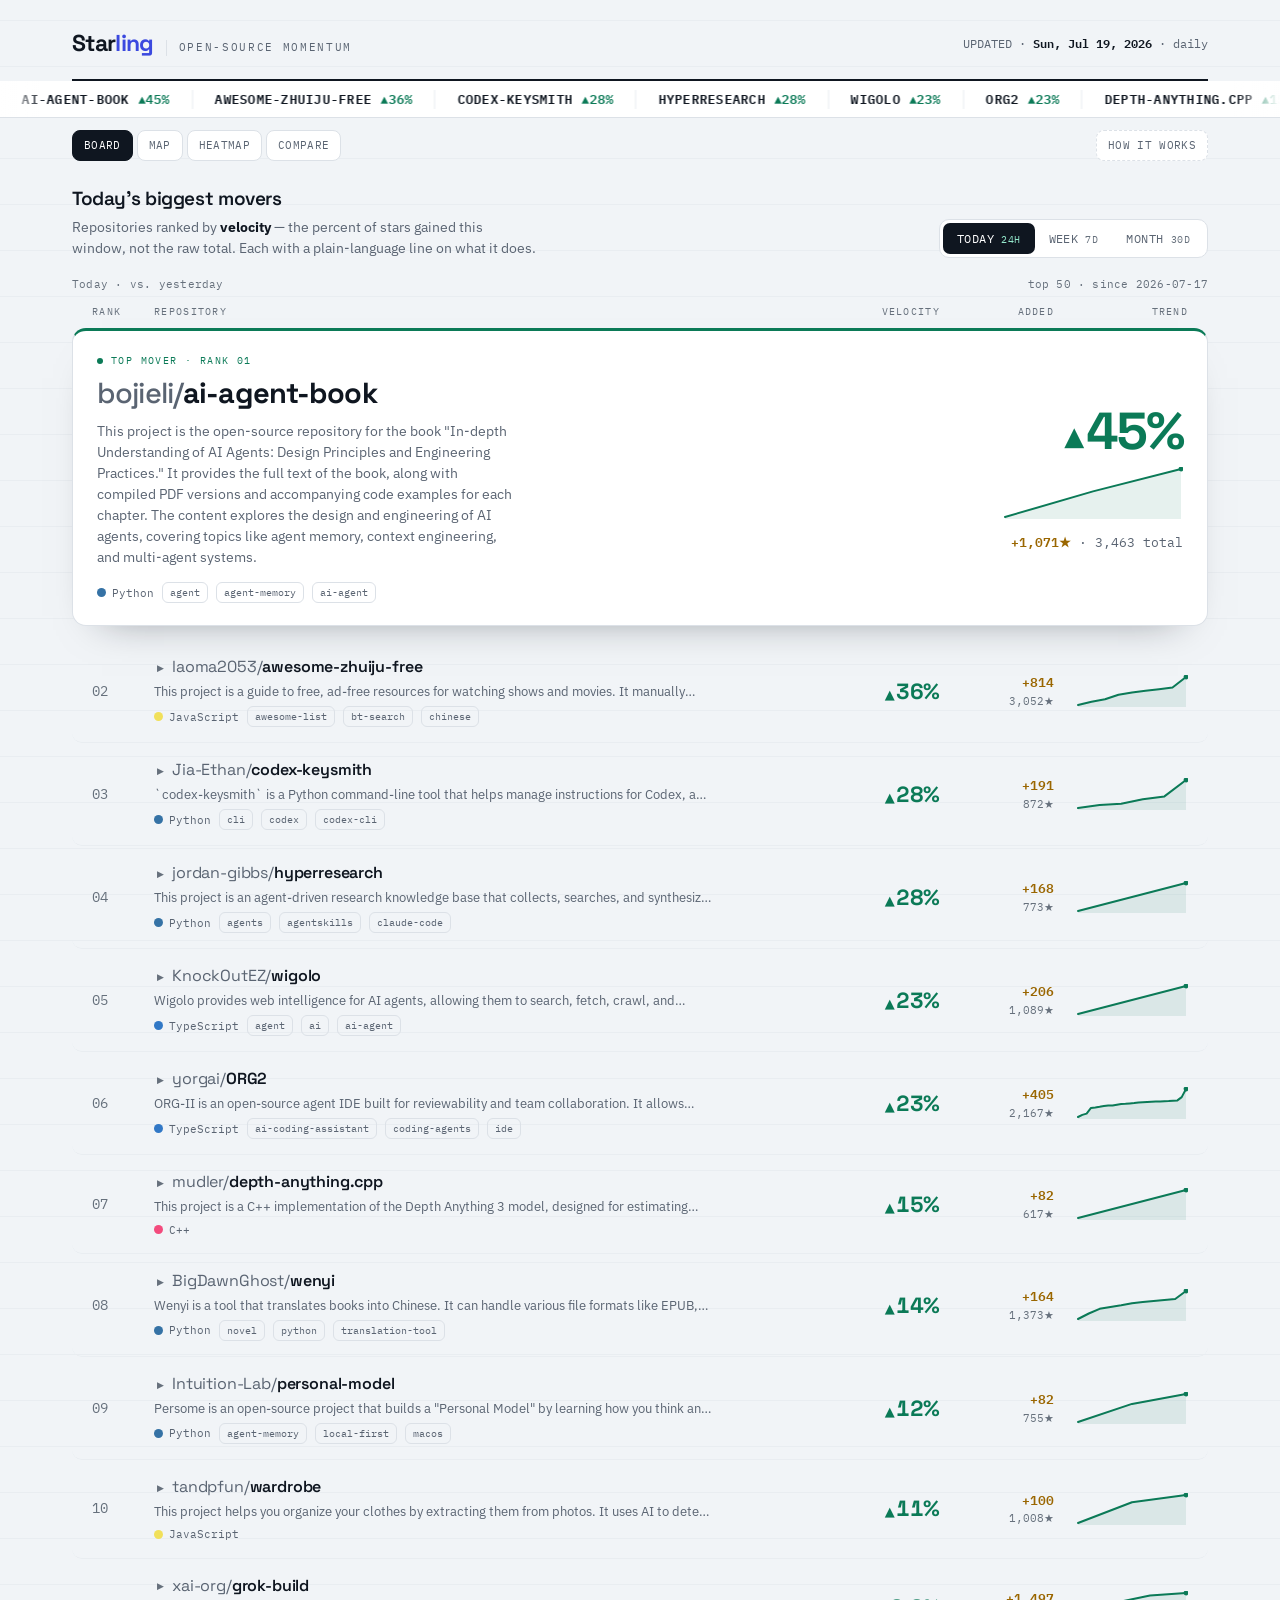
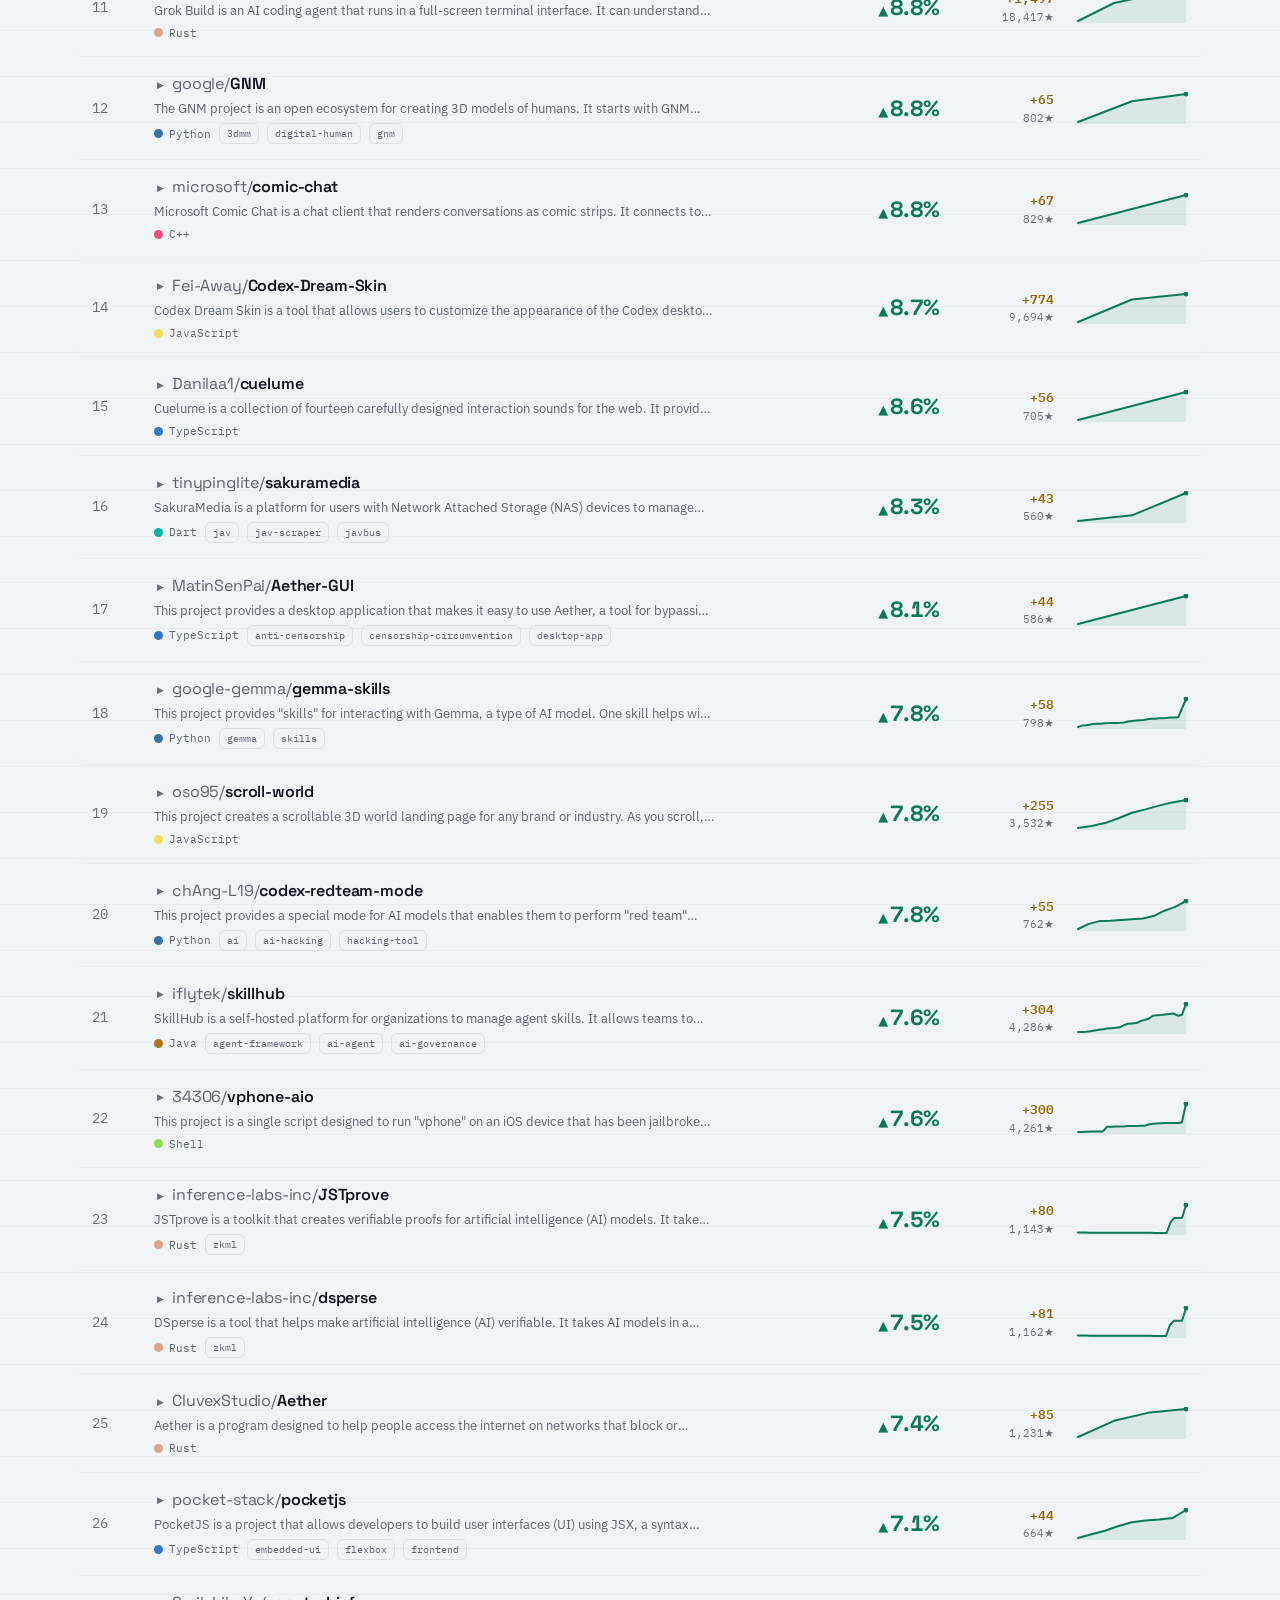
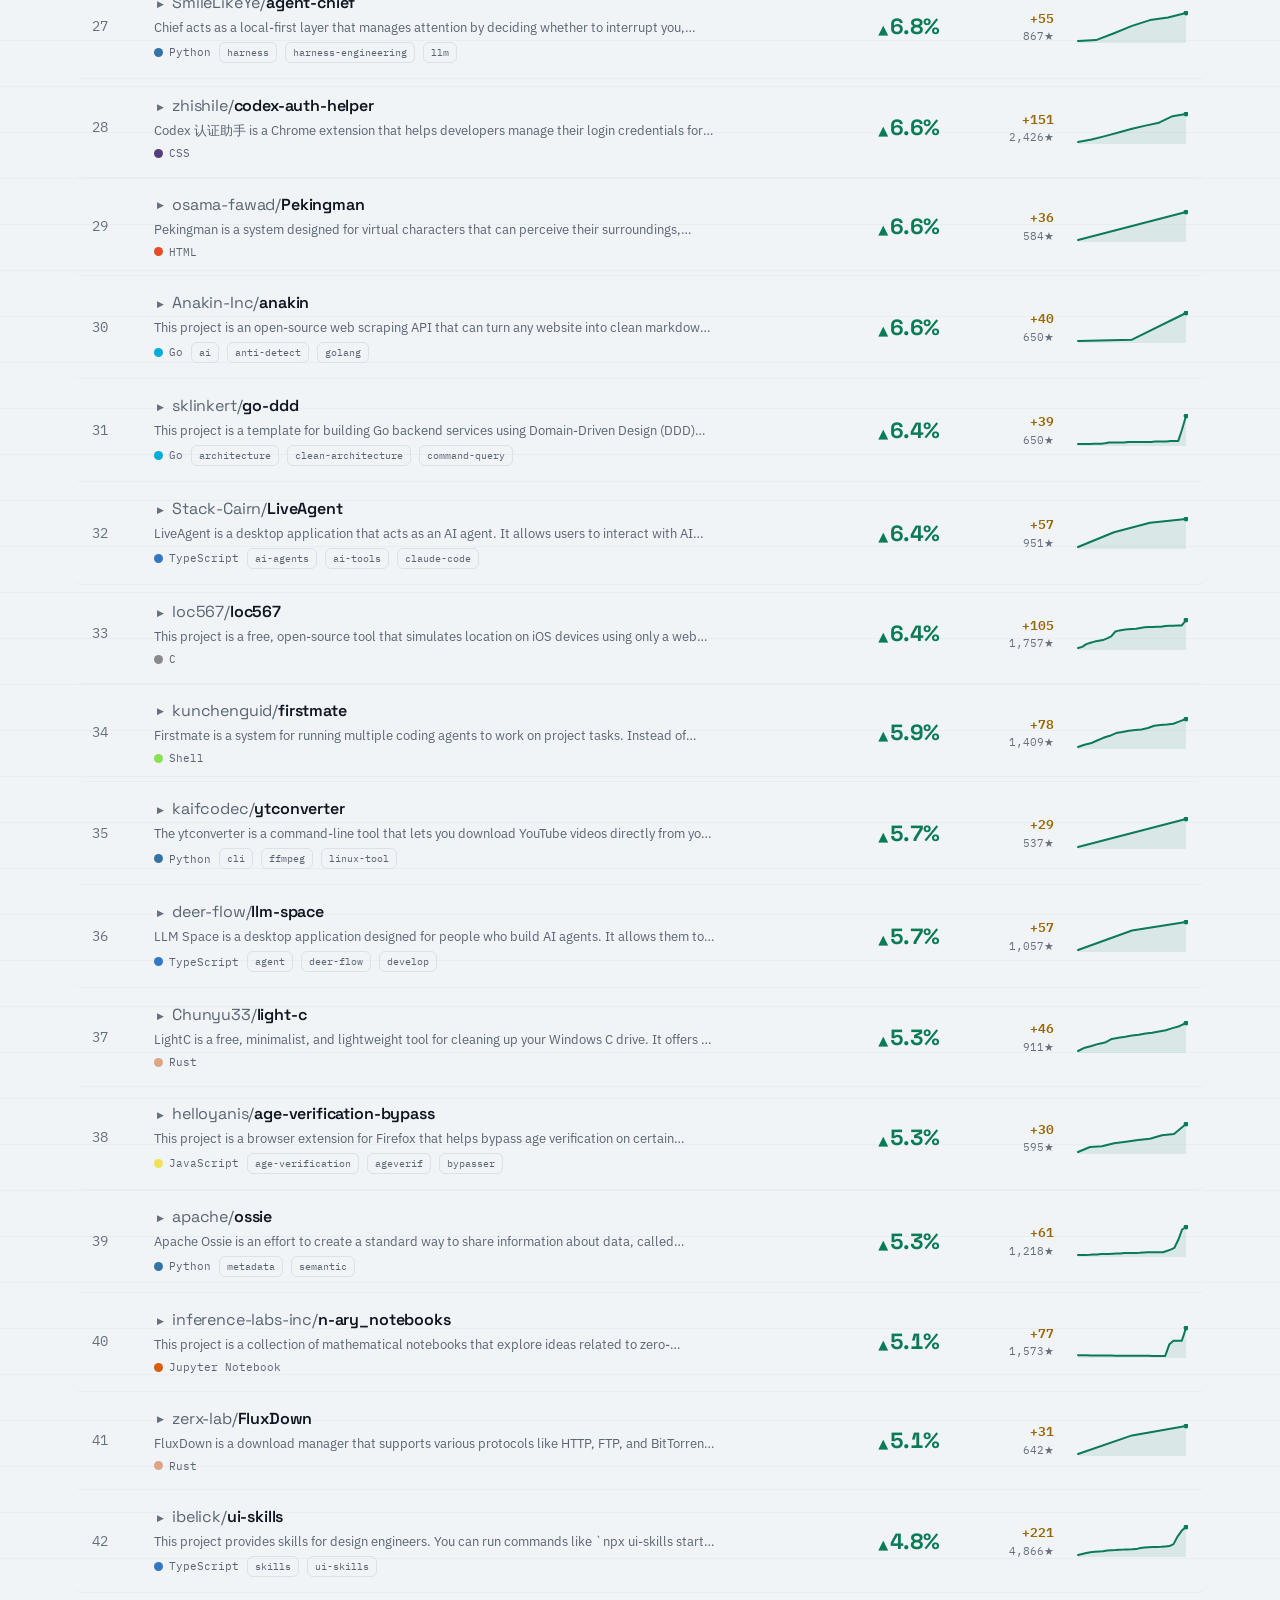
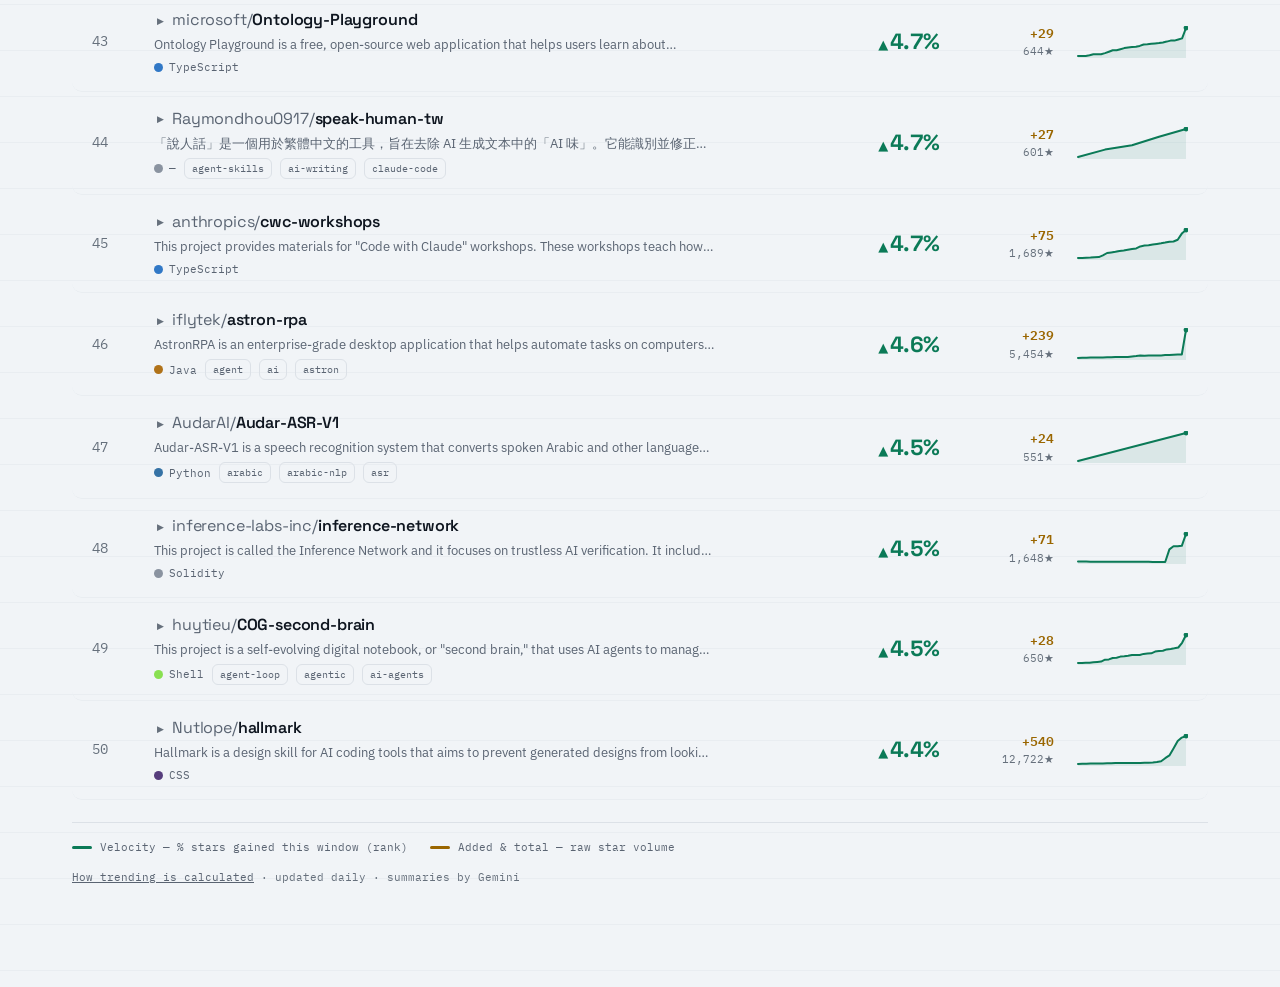
==== commit f7f2af87: "Bug Fix On Board website Fixed a bug on the board part of the website where the user is not able to " ====
--- a/site/index.html
+++ b/site/index.html
@@ -32,9 +32,14 @@
   .hero .sub{font-family:var(--mono); font-size:12.5px; color:var(--muted); font-variant-numeric:tabular-nums;}
   .hero .sub b{color:var(--amber); font-weight:600;}
 
-  .row{display:grid; grid-template-columns:44px 1fr 120px 96px 116px; gap:18px; align-items:center; padding:15px 20px; border-bottom:1px solid var(--line-2); border-radius:10px; transition:background .15s;}
+  .row{display:grid; grid-template-columns:44px 1fr 120px 96px 116px; gap:18px; align-items:center; padding:15px 20px; border-bottom:1px solid var(--line-2); border-radius:10px; transition:background .15s; cursor:pointer;}
   .row:hover{background:var(--panel);}
   .row:focus-within{outline:2px solid var(--accent); outline-offset:-2px;}
+  .id .nm .exp{border:0; background:none; cursor:pointer; padding:2px 3px; margin-right:5px; color:var(--faint); font-size:9px; line-height:1; vertical-align:middle; transition:transform .15s;}
+  .row.open .exp{transform:rotate(90deg);}
+  .id .nm .exp:hover{color:var(--accent);}
+  .id .nm .exp:focus-visible{outline:2px solid var(--accent); outline-offset:2px; border-radius:4px;}
+  .row.open .sm{display:block; overflow:visible; -webkit-line-clamp:none;}
   .rank{font-family:var(--mono); font-size:14px; color:var(--faint); font-variant-numeric:tabular-nums;}
   .id .nm{font-family:var(--disp); font-weight:600; font-size:16px; letter-spacing:-.01em;}
   .id .nm .o{color:var(--muted); font-weight:400;}
@@ -142,8 +147,8 @@
     for (var i = 1; i < w.repos.length; i++) {
       var r = w.repos[i];
       out += '<div class="row" role="listitem"><div class="rank">' + String(i + 1).padStart(2, "0") + '</div>' +
-        '<div class="id"><div class="nm"><a href="' + S.repoUrl(r) + '" target="_blank" rel="noopener"><span class="o">' + S.esc(r.owner) + '/</span>' + S.esc(r.name) + '</a></div>' +
-        '<p class="sm">' + sum(r) + '</p><div class="chips">' + chips(r) + '</div></div>' +
+        '<div class="id"><div class="nm"><button class="exp" aria-expanded="false" aria-controls="sm-' + i + '" aria-label="Show full summary of ' + S.esc(r.name) + '">▶</button><a href="' + S.repoUrl(r) + '" target="_blank" rel="noopener"><span class="o">' + S.esc(r.owner) + '/</span>' + S.esc(r.name) + '</a></div>' +
+        '<p class="sm" id="sm-' + i + '">' + sum(r) + '</p><div class="chips">' + chips(r) + '</div></div>' +
         '<div class="cell-pct"><span class="car">▲</span>' + S.pctOf(r.pct_gain) + '%</div>' +
         '<div class="cell-abs"><b>+' + S.fmt(r.abs_gain) + '</b><span class="t">' + S.fmt(r.stars) + '★</span></div>' +
         '<div class="cell-chart">' + S.sparkline(r.spark, { stroke: "var(--up)" }) + '</div></div>';
@@ -159,6 +164,16 @@
       current = b.dataset.win; render(current);
     });
   });
+  // click a row (anywhere but its links) to expand/collapse the full summary;
+  // delegated so it survives window-switch re-renders
+  document.getElementById("board").addEventListener("click", function (e) {
+    if (e.target.closest("a")) return;
+    var row = e.target.closest(".row");
+    if (!row) return;
+    row.classList.toggle("open");
+    var b = row.querySelector(".exp");
+    if (b) b.setAttribute("aria-expanded", row.classList.contains("open"));
+  });
   render(current);
 }).catch(function (err) { S.fail("board", err); });
 </script>
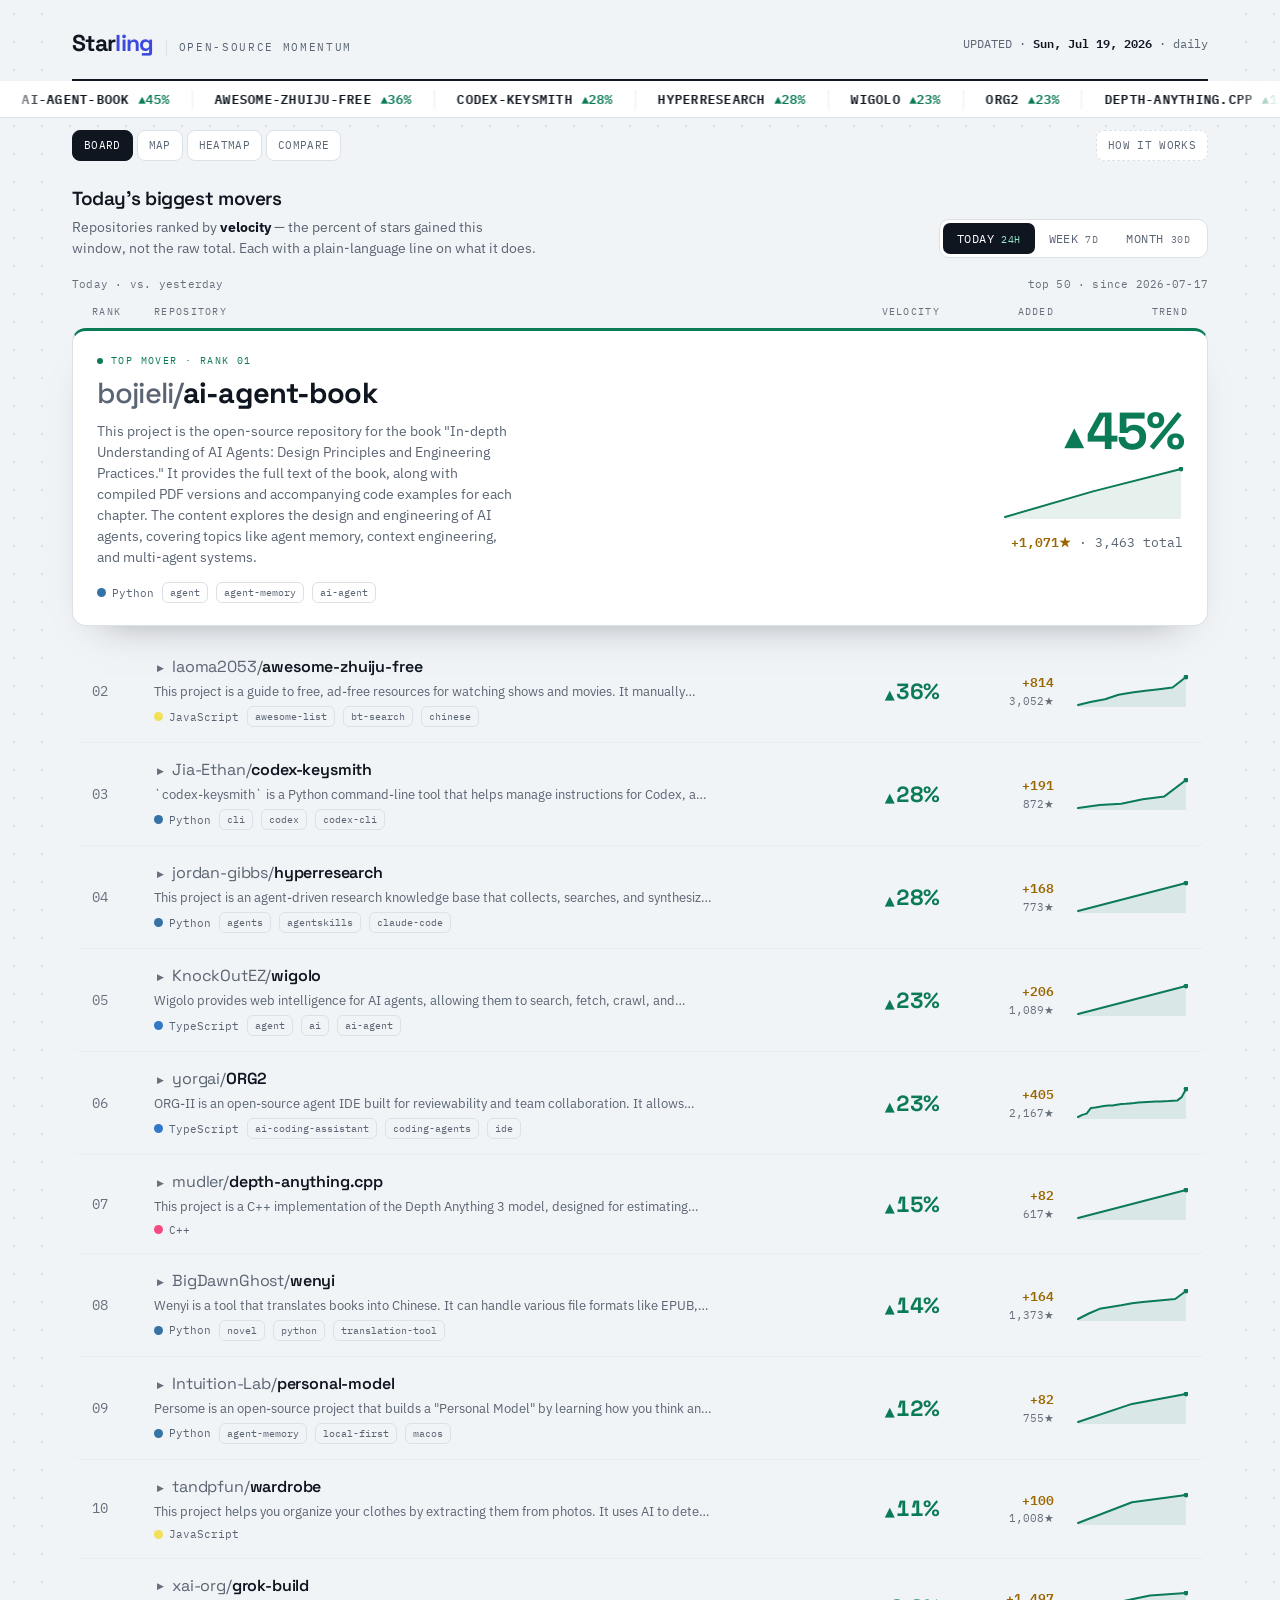
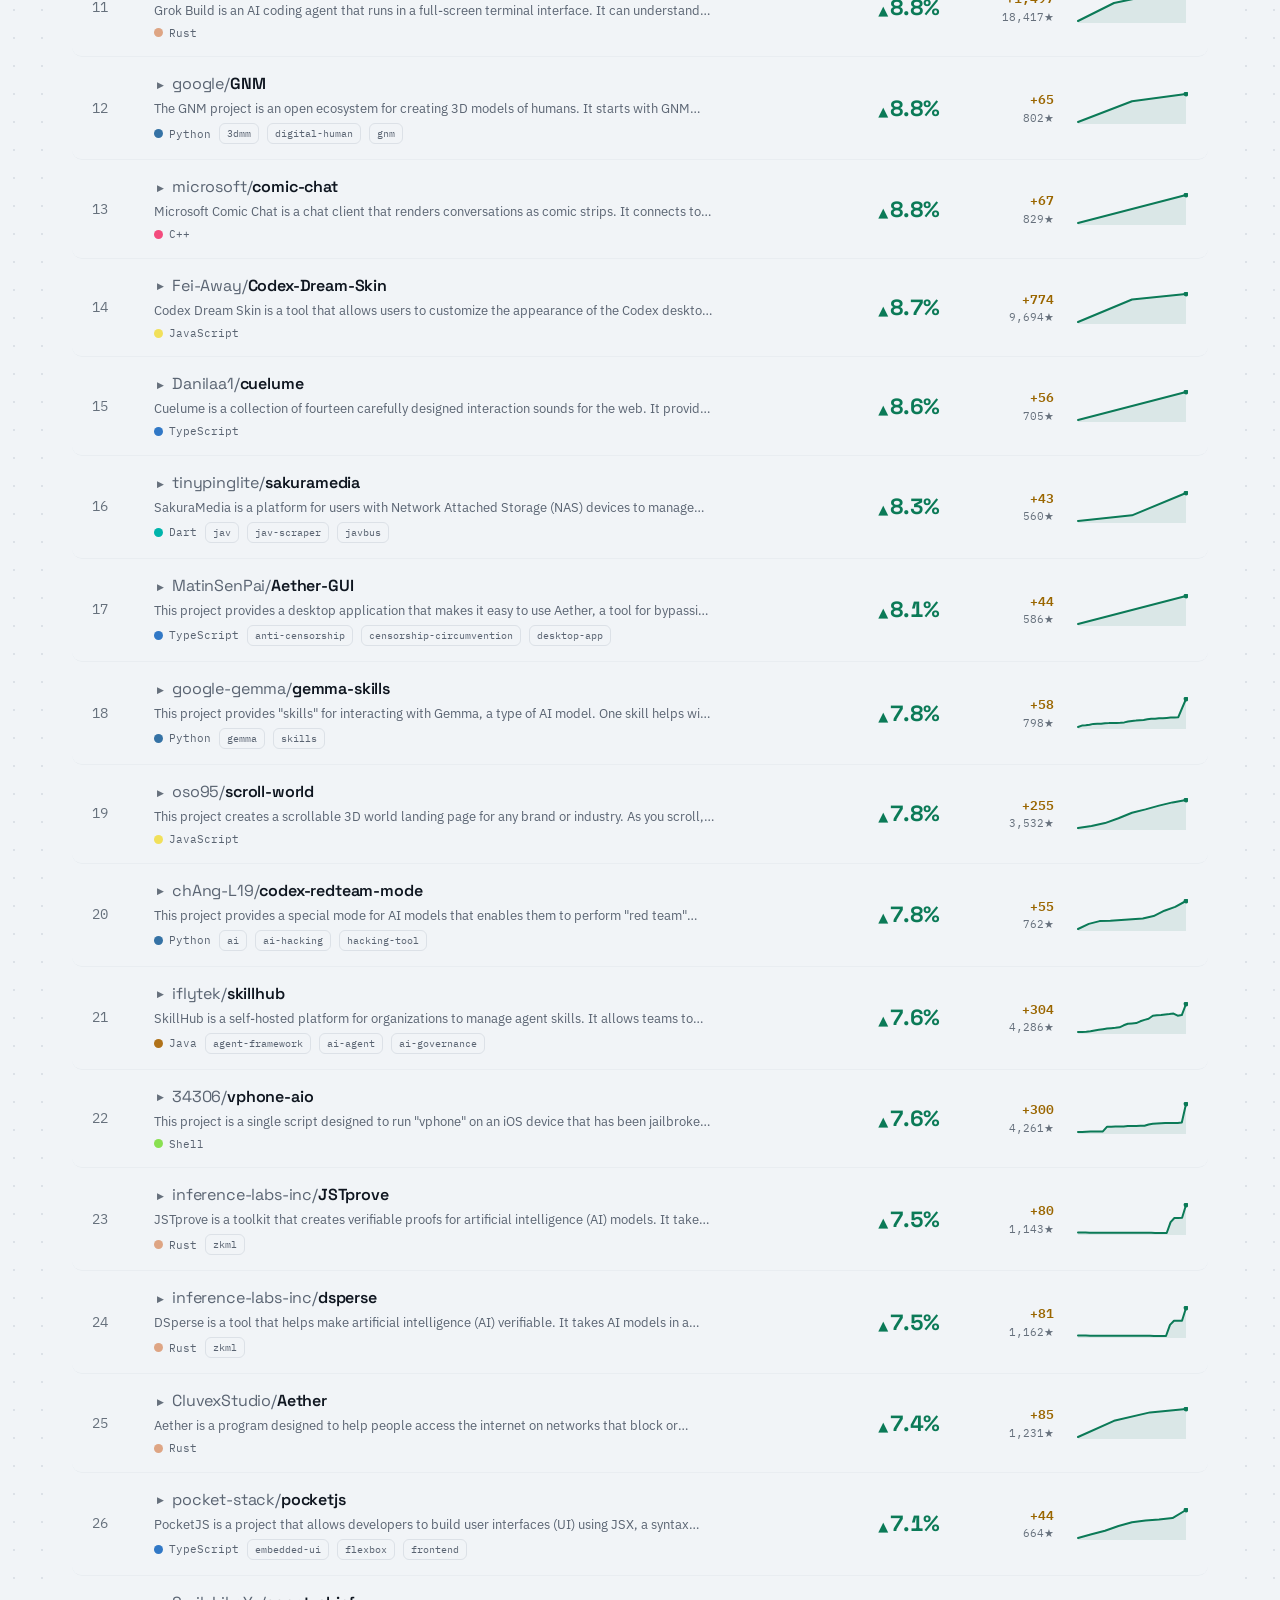
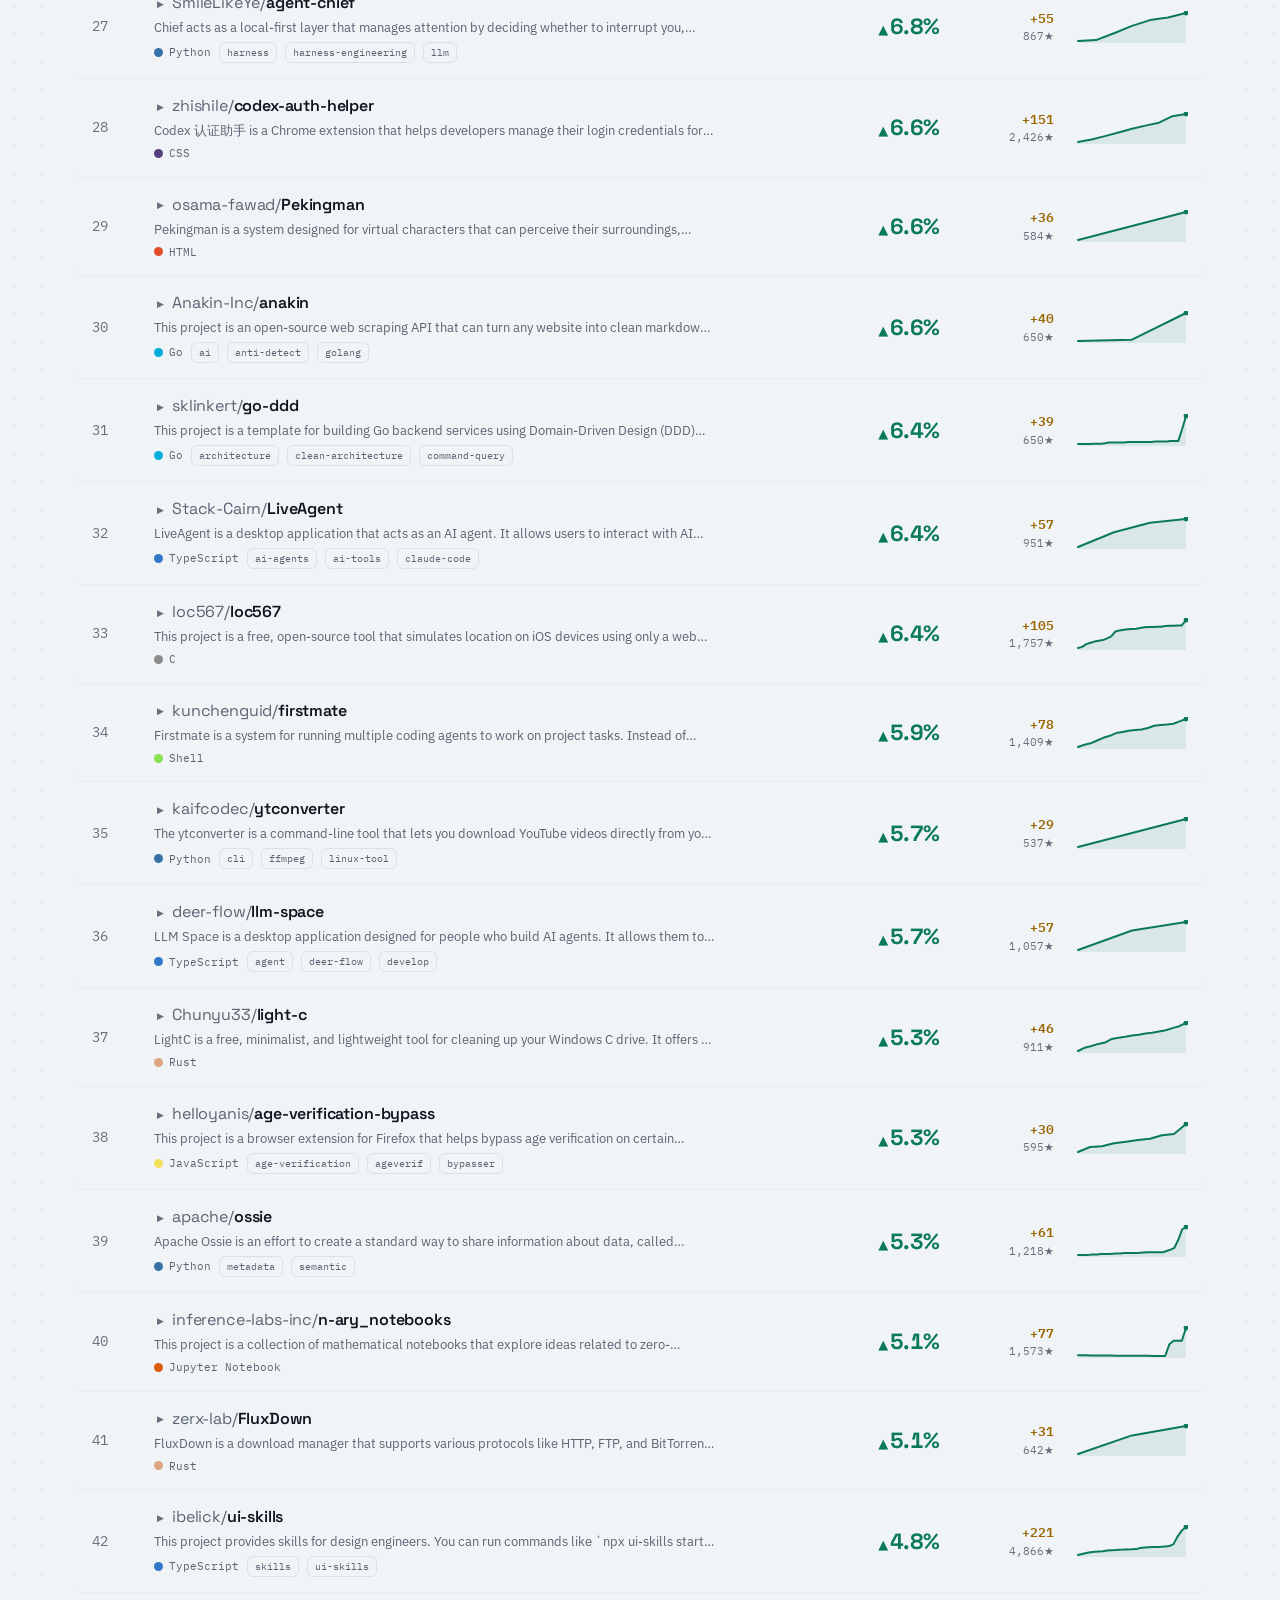
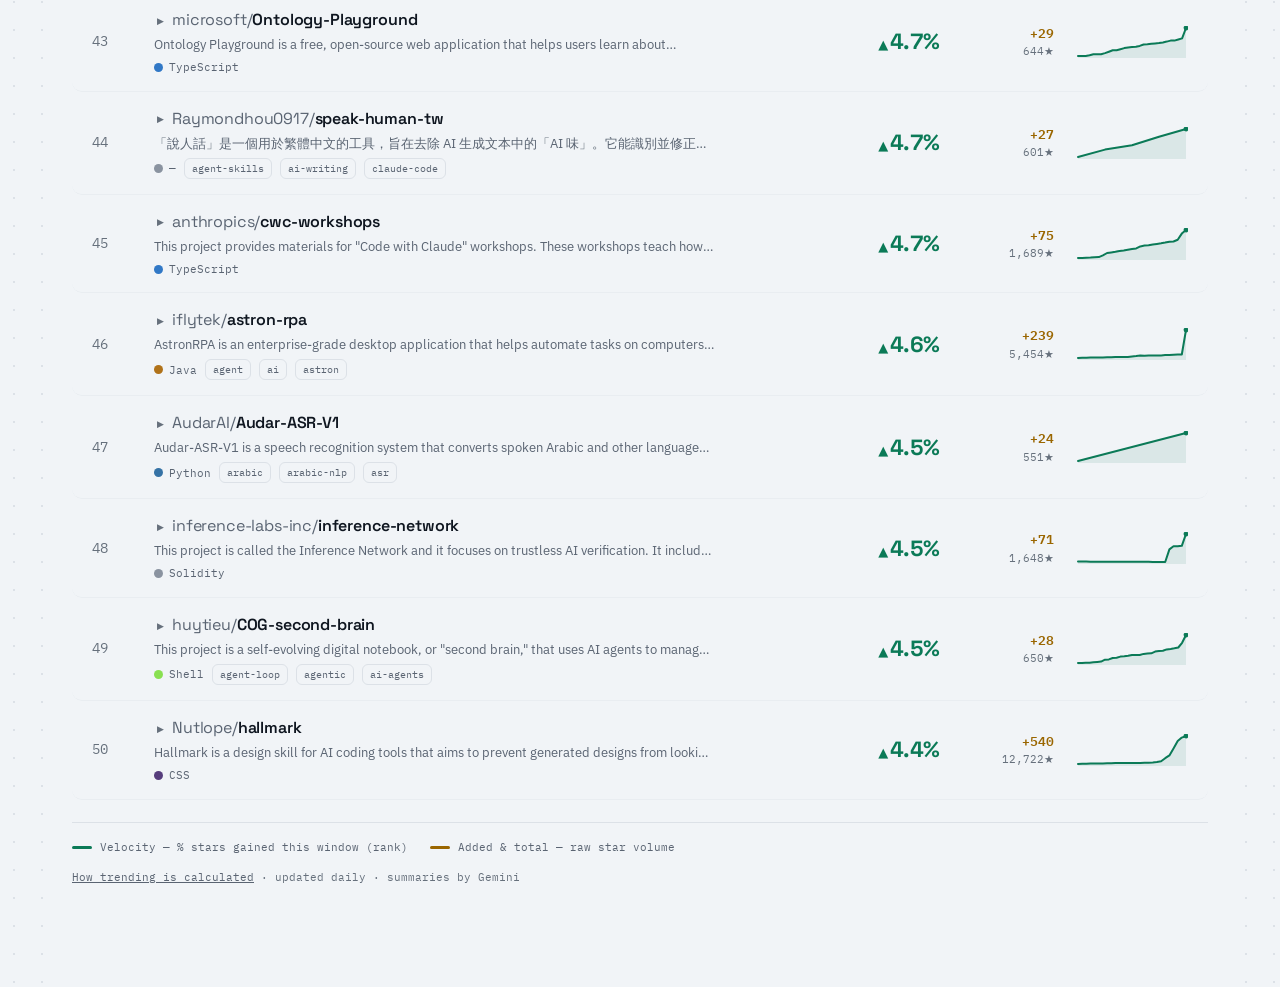
==== commit aff4cc5a: "Updated background website Updated the background of the website to have a dotted pattern instead of" ====
--- a/site/index.html
+++ b/site/index.html
@@ -11,7 +11,8 @@
 <link href="https://fonts.googleapis.com/css2?family=Space+Grotesk:wght@400;500;600;700&family=IBM+Plex+Mono:wght@400;500;600&family=IBM+Plex+Sans:wght@400;500;600&display=swap" rel="stylesheet">
 <link rel="stylesheet" href="assets/theme.css">
 <style>
-  body{background-image:linear-gradient(var(--line-2) 1px,transparent 1px); background-size:100% 46px; background-position:0 250px;}
+  body{background-image:radial-gradient(circle, var(--line) 1px, transparent 1.5px); background-size:28px 28px;}
+  .wrap{background:var(--paper);} /* solid content column — the dots stay in the margins, off the text */
   .wmeta{display:flex; justify-content:space-between; align-items:baseline; gap:12px; font-family:var(--mono); font-size:11px; color:var(--faint); letter-spacing:.02em; margin:2px 0 12px;}
   .thead{display:grid; grid-template-columns:44px 1fr 120px 96px 116px; gap:18px; align-items:end; padding:0 20px 9px; font-family:var(--mono); font-size:10px; letter-spacing:.13em; text-transform:uppercase; color:var(--faint);}
   .thead .r{text-align:right;}
